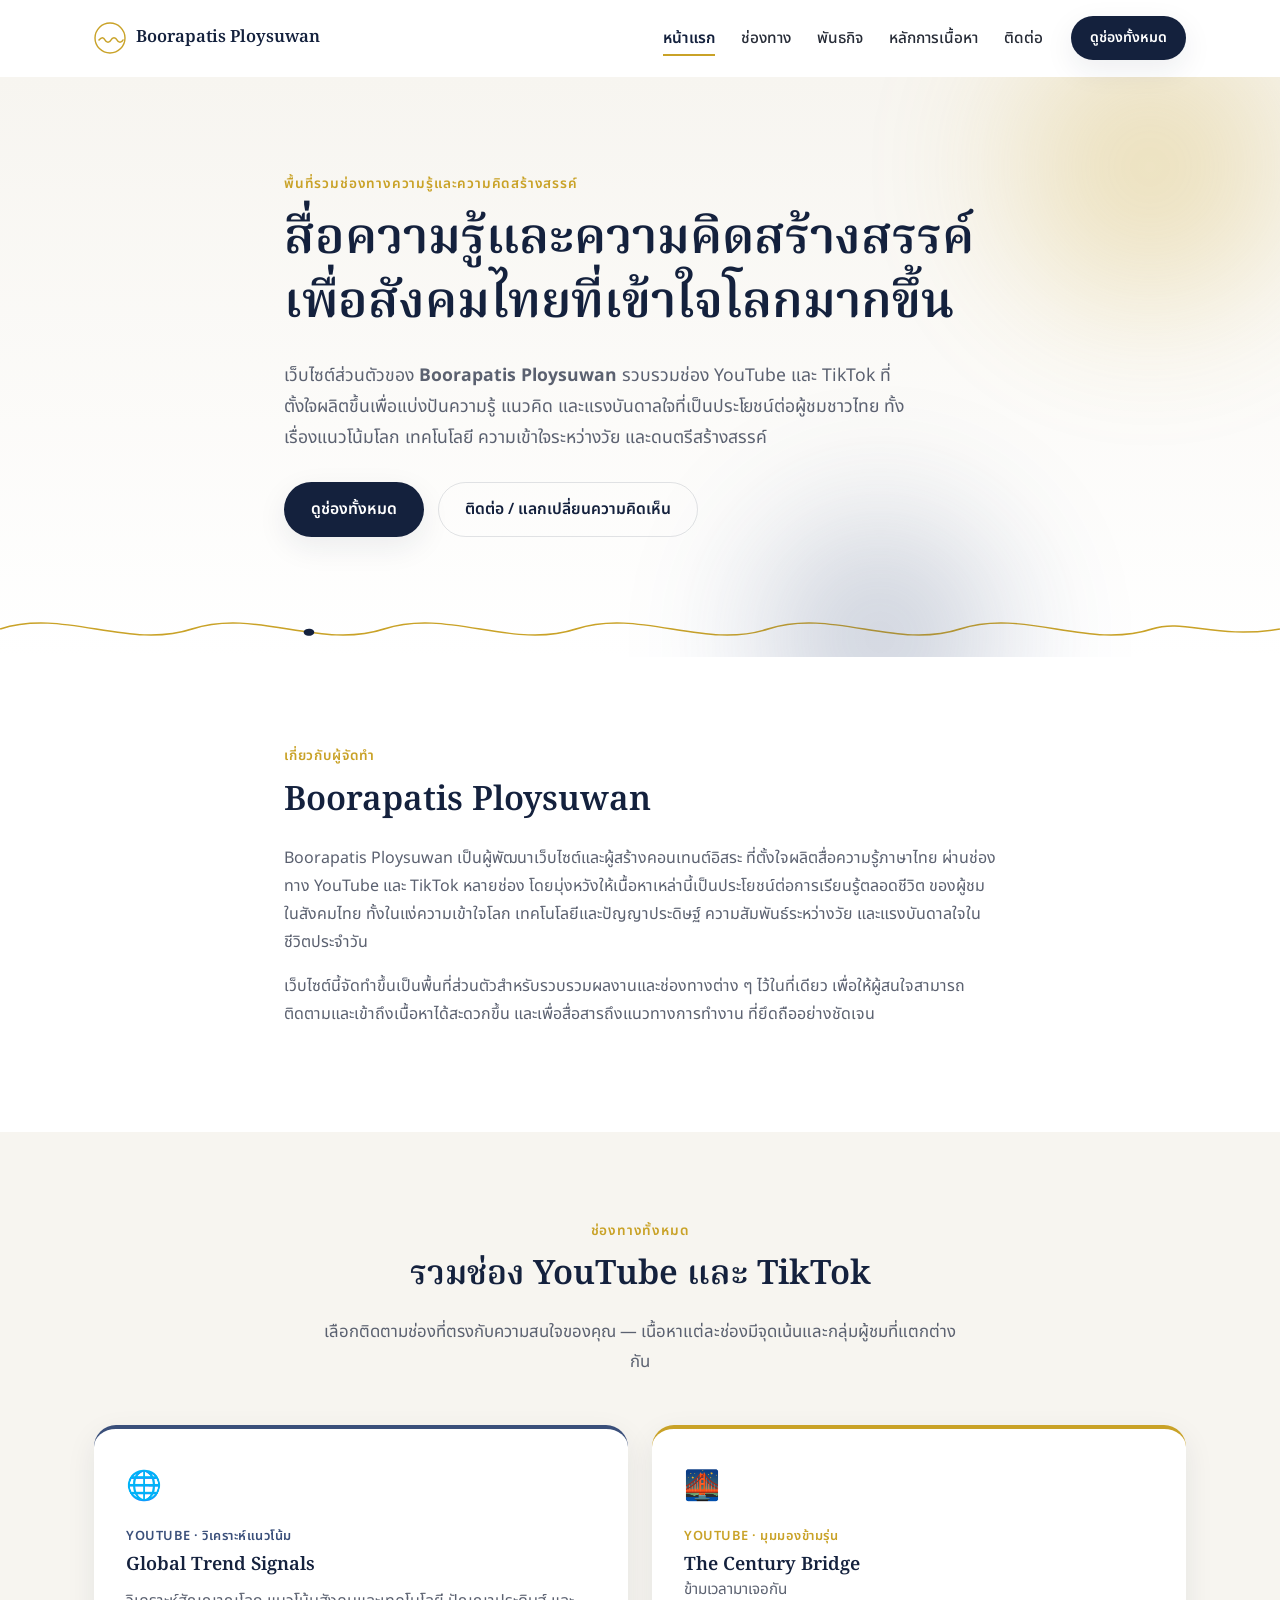
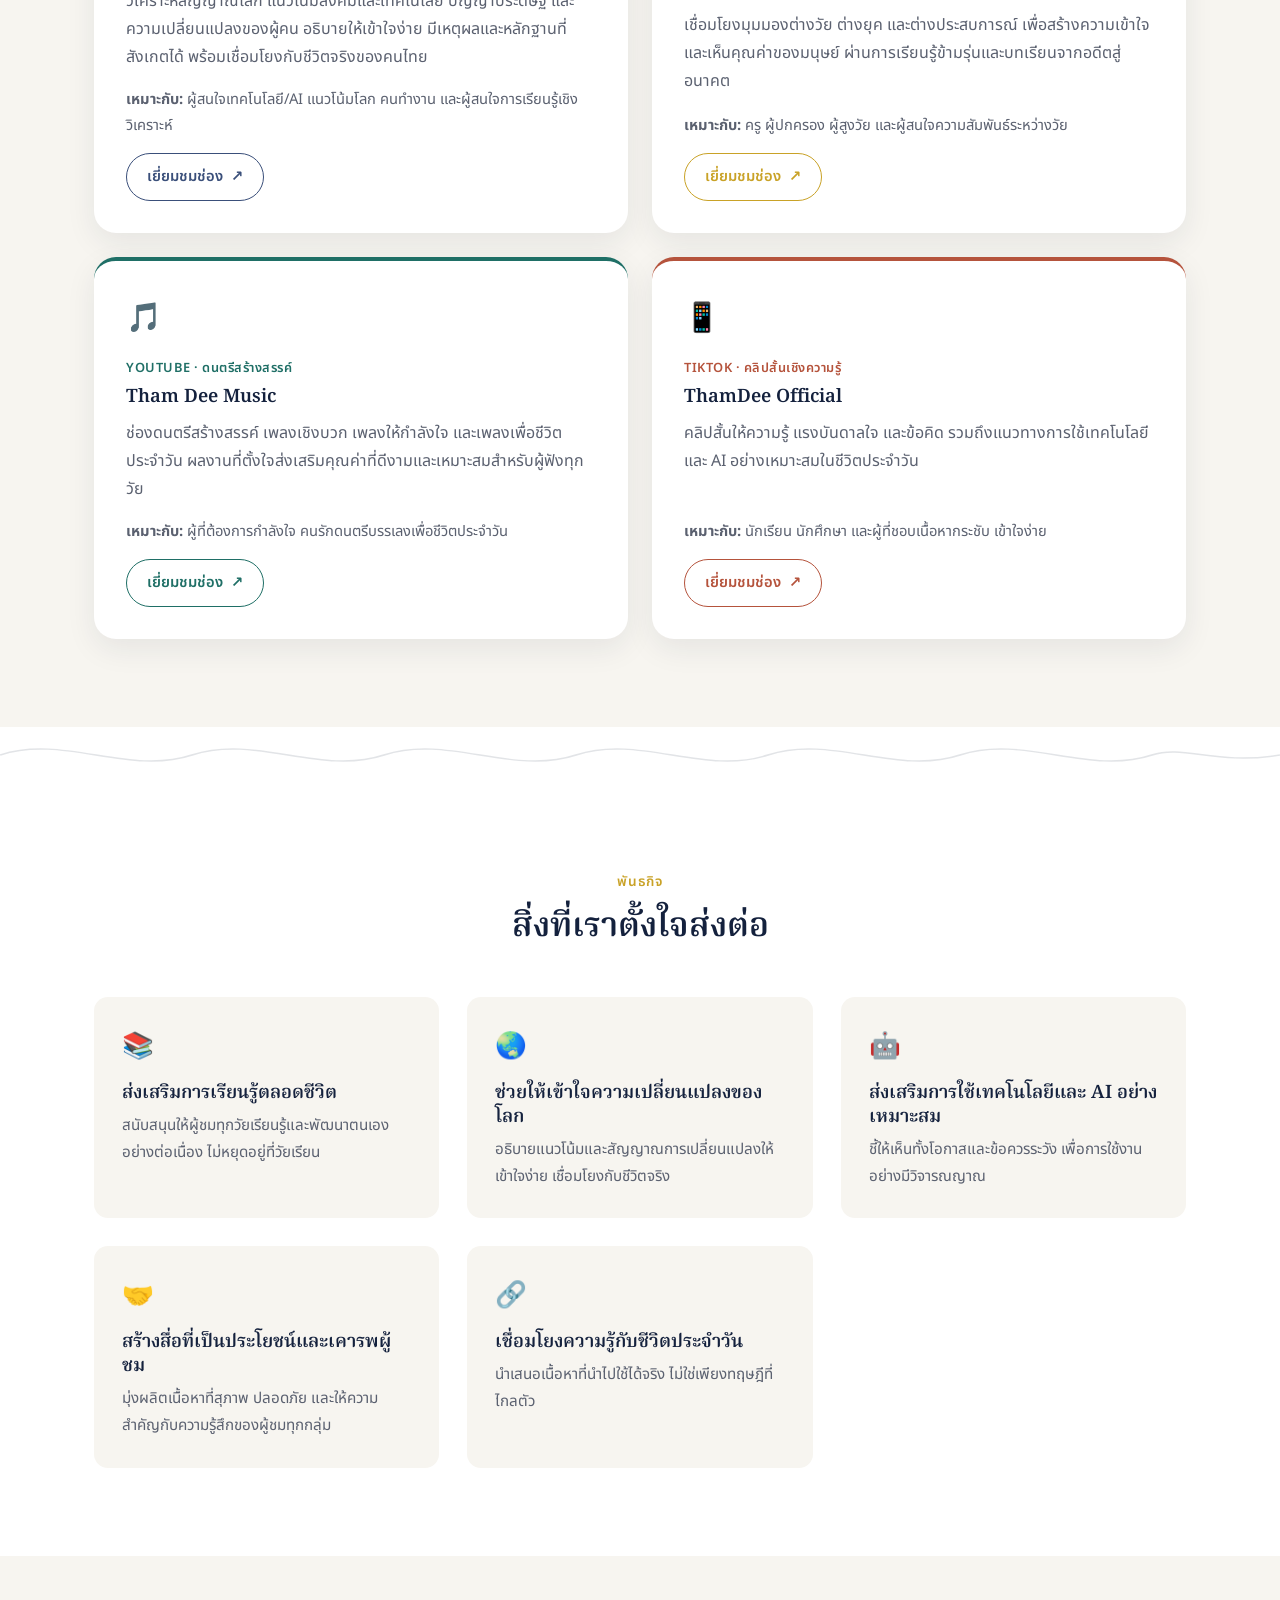
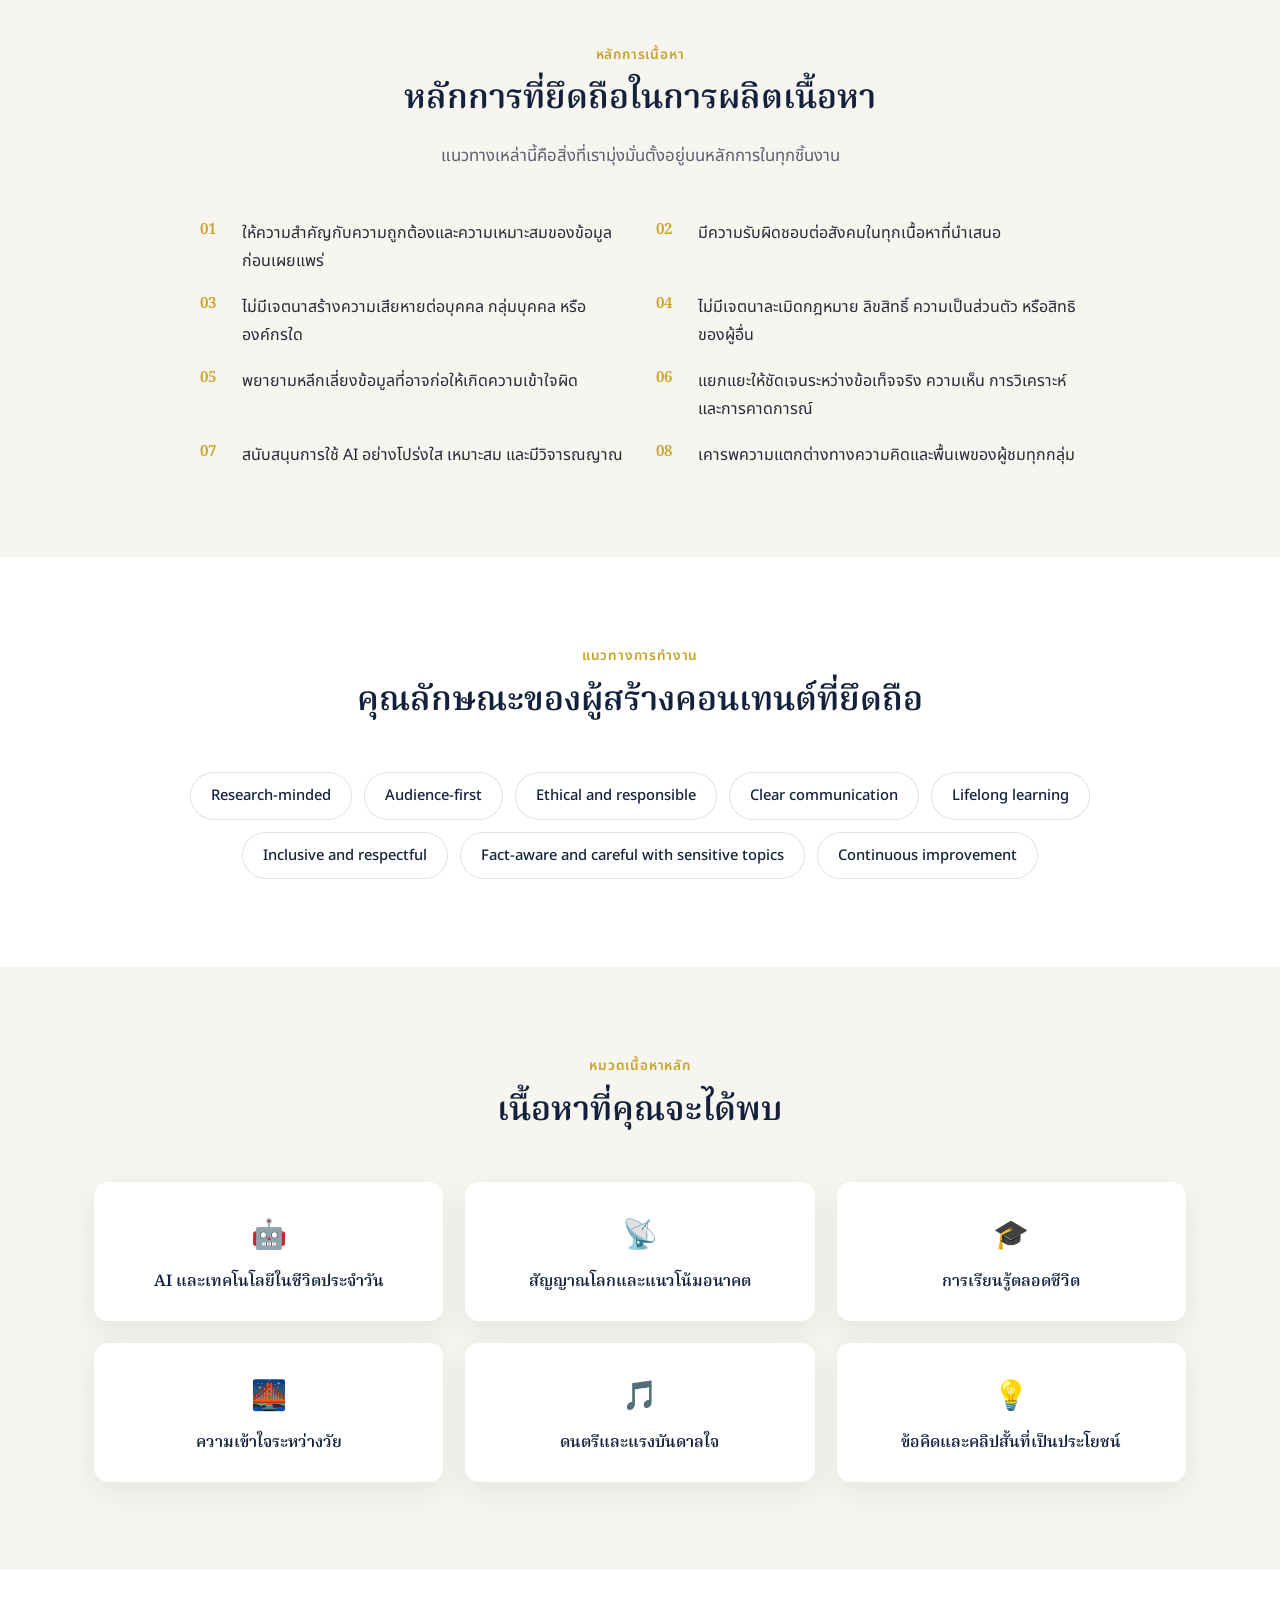
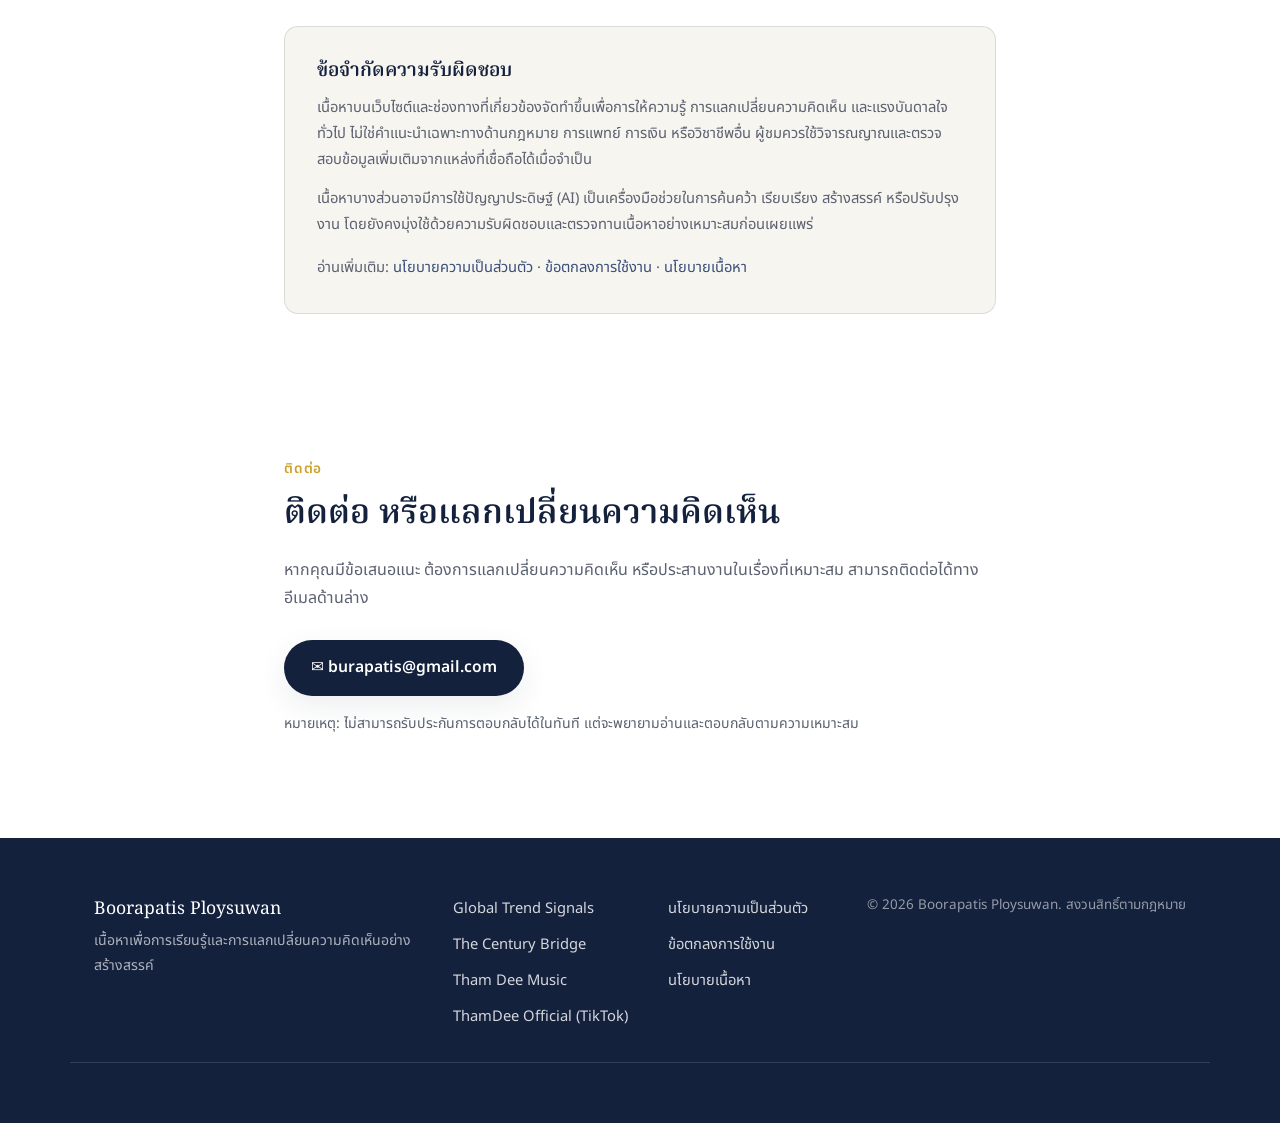
==== index.html @ bd5a1473 "Add files via upload" ====
<!DOCTYPE html>
<html lang="th">
<head>
  <meta charset="UTF-8" />
  <meta name="viewport" content="width=device-width, initial-scale=1.0" />

  <!-- ===== SEO: Title & Description ===== -->
  <title>Boorapatis Ploysuwan | สื่อความรู้และความคิดสร้างสรรค์เพื่อสังคมไทย</title>
  <meta name="description" content="เว็บไซต์ส่วนตัวของ Boorapatis Ploysuwan ผู้สร้างคอนเทนต์ความรู้ภาษาไทย รวมช่อง Global Trend Signals, The Century Bridge, Tham Dee Music และ TikTok ThamDee Official เพื่อการเรียนรู้ตลอดชีวิต ความเข้าใจโลก เทคโนโลยี และแรงบันดาลใจในชีวิตประจำวัน" />
  <meta name="author" content="Boorapatis Ploysuwan" />
  <meta name="robots" content="index, follow" />
  <link rel="canonical" href="https://example.com/" />

  <!-- ===== Open Graph ===== -->
  <meta property="og:type" content="website" />
  <meta property="og:title" content="Boorapatis Ploysuwan | สื่อความรู้และความคิดสร้างสรรค์เพื่อสังคมไทย" />
  <meta property="og:description" content="รวมช่อง YouTube และ TikTok ด้านความรู้ แนวโน้มโลก เทคโนโลยี การเรียนรู้ตลอดชีวิต และดนตรีสร้างสรรค์ เพื่อสังคมไทย" />
  <meta property="og:url" content="https://example.com/" />
  <meta property="og:site_name" content="Boorapatis Ploysuwan" />
  <meta property="og:locale" content="th_TH" />
  <meta property="og:image" content="https://example.com/assets/og-cover.jpg" />

  <!-- ===== Twitter Card ===== -->
  <meta name="twitter:card" content="summary_large_image" />
  <meta name="twitter:title" content="Boorapatis Ploysuwan | สื่อความรู้และความคิดสร้างสรรค์เพื่อสังคมไทย" />
  <meta name="twitter:description" content="รวมช่อง YouTube และ TikTok ด้านความรู้ แนวโน้มโลก เทคโนโลยี การเรียนรู้ตลอดชีวิต และดนตรีสร้างสรรค์" />
  <meta name="twitter:image" content="https://example.com/assets/og-cover.jpg" />

  <!-- ===== Favicon (placeholder SVG, replace with real logo later) ===== -->
  <link rel="icon" type="image/svg+xml" href="assets/favicon.svg" />

  <!-- ===== Fonts: Noto Serif Thai (display) + Noto Sans Thai (body) ===== -->
  <link rel="preconnect" href="https://fonts.googleapis.com" />
  <link rel="preconnect" href="https://fonts.gstatic.com" crossorigin />
  <link href="https://fonts.googleapis.com/css2?family=Noto+Sans+Thai:wght@300;400;500;600;700&family=Noto+Serif+Thai:wght@500;600;700&display=swap" rel="stylesheet" />

  <link rel="stylesheet" href="styles.css" />

  <!-- ===== Structured Data: Person + WebSite ===== -->
  <script type="application/ld+json">
  {
    "@context": "https://schema.org",
    "@graph": [
      {
        "@type": "Person",
        "name": "Boorapatis Ploysuwan",
        "url": "https://example.com/",
        "email": "mailto:burapatis@gmail.com",
        "sameAs": [
          "https://www.youtube.com/@globaltrendsignals",
          "https://www.youtube.com/@TheCenturyBridge%E0%B8%82%E0%B9%89%E0%B8%B2%E0%B8%A1%E0%B9%80%E0%B8%A7%E0%B8%A5%E0%B8%B2%E0%B8%A1%E0%B8%B2%E0%B9%80%E0%B8%88%E0%B8%AD%E0%B8%81%E0%B8%B1%E0%B8%99",
          "https://www.youtube.com/@ThamDeeMusic",
          "https://www.tiktok.com/@thamdee_official"
        ]
      },
      {
        "@type": "WebSite",
        "name": "Boorapatis Ploysuwan",
        "url": "https://example.com/",
        "inLanguage": "th",
        "description": "พื้นที่รวมช่องทางความรู้ แนวคิด และสื่อสร้างสรรค์ เพื่อช่วยให้คนไทยเข้าใจโลก เข้าใจเทคโนโลยี เข้าใจชีวิต และใช้การเรียนรู้เพื่อพัฒนาตนเองอย่างเหมาะสม"
      }
    ]
  }
  </script>
</head>
<body>

  <a class="skip-link" href="#main">ข้ามไปยังเนื้อหาหลัก</a>

  <!-- ===================== HEADER / NAV ===================== -->
  <header class="site-header" id="siteHeader">
    <div class="header-inner container">
      <a href="#top" class="logo" aria-label="Boorapatis Ploysuwan, หน้าแรก">
        <span class="logo-mark" aria-hidden="true">
          <svg viewBox="0 0 32 32" width="32" height="32" fill="none" xmlns="http://www.w3.org/2000/svg">
            <circle cx="16" cy="16" r="15" stroke="currentColor" stroke-width="1.4"/>
            <path d="M5 18c2.5-3 4.5-3 6 0s4.5 3 6 0 4.5-3 6 0 4.5 3 6 0" stroke="currentColor" stroke-width="1.6" stroke-linecap="round" fill="none"/>
          </svg>
        </span>
        <span class="logo-text">Boorapatis&nbsp;Ploysuwan</span>
      </a>

      <nav class="main-nav" id="mainNav" aria-label="เมนูหลัก">
        <ul>
          <li><a href="#top" class="nav-link is-active">หน้าแรก</a></li>
          <li><a href="#channels" class="nav-link">ช่องทาง</a></li>
          <li><a href="#mission" class="nav-link">พันธกิจ</a></li>
          <li><a href="#principles" class="nav-link">หลักการเนื้อหา</a></li>
          <li><a href="#contact" class="nav-link">ติดต่อ</a></li>
        </ul>
        <a href="#channels" class="btn btn-primary btn-small nav-cta">ดูช่องทั้งหมด</a>
      </nav>

      <button class="menu-toggle" id="menuToggle" aria-label="เปิดเมนู" aria-expanded="false" aria-controls="mainNav">
        <span></span><span></span><span></span>
      </button>
    </div>
  </header>

  <main id="main">

    <!-- ===================== HERO ===================== -->
    <section class="hero" id="top">
      <div class="hero-bg" aria-hidden="true">
        <span class="blob blob-1"></span>
        <span class="blob blob-2"></span>
      </div>

      <div class="container hero-inner">
        <p class="eyebrow">พื้นที่รวมช่องทางความรู้และความคิดสร้างสรรค์</p>
        <h1 class="hero-title">สื่อความรู้และความคิดสร้างสรรค์<br />เพื่อสังคมไทยที่เข้าใจโลกมากขึ้น</h1>
        <p class="hero-lead">
          เว็บไซต์ส่วนตัวของ <strong>Boorapatis Ploysuwan</strong> รวบรวมช่อง YouTube และ TikTok
          ที่ตั้งใจผลิตขึ้นเพื่อแบ่งปันความรู้ แนวคิด และแรงบันดาลใจที่เป็นประโยชน์ต่อผู้ชมชาวไทย
          ทั้งเรื่องแนวโน้มโลก เทคโนโลยี ความเข้าใจระหว่างวัย และดนตรีสร้างสรรค์
        </p>
        <div class="hero-actions">
          <a href="#channels" class="btn btn-primary">ดูช่องทั้งหมด</a>
          <a href="#contact" class="btn btn-ghost">ติดต่อ / แลกเปลี่ยนความคิดเห็น</a>
        </div>
      </div>

      <div class="signal-divider" aria-hidden="true">
        <svg class="signal-svg" viewBox="0 0 1200 80" preserveAspectRatio="none" xmlns="http://www.w3.org/2000/svg">
          <path id="signalPath" d="M0,40 C60,10 120,70 180,40 C240,10 300,70 360,40 C420,10 480,70 540,40 C600,10 660,70 720,40 C780,10 840,70 900,40 C960,10 1020,70 1080,40 C1110,25 1140,55 1200,40" fill="none" stroke="currentColor" stroke-width="2"/>
          <circle class="signal-dot" r="5" fill="currentColor">
            <animateMotion dur="8s" repeatCount="indefinite" rotate="auto">
              <mpath href="#signalPath"></mpath>
            </animateMotion>
          </circle>
        </svg>
      </div>
    </section>

    <!-- ===================== ABOUT ===================== -->
    <section class="section about" id="about">
      <div class="container narrow reveal">
        <p class="eyebrow">เกี่ยวกับผู้จัดทำ</p>
        <h2>Boorapatis Ploysuwan</h2>
        <p>
          Boorapatis Ploysuwan เป็นผู้พัฒนาเว็บไซต์และผู้สร้างคอนเทนต์อิสระ ที่ตั้งใจผลิตสื่อความรู้ภาษาไทย
          ผ่านช่องทาง YouTube และ TikTok หลายช่อง โดยมุ่งหวังให้เนื้อหาเหล่านี้เป็นประโยชน์ต่อการเรียนรู้ตลอดชีวิต
          ของผู้ชมในสังคมไทย ทั้งในแง่ความเข้าใจโลก เทคโนโลยีและปัญญาประดิษฐ์ ความสัมพันธ์ระหว่างวัย
          และแรงบันดาลใจในชีวิตประจำวัน
        </p>
        <p>
          เว็บไซต์นี้จัดทำขึ้นเป็นพื้นที่ส่วนตัวสำหรับรวบรวมผลงานและช่องทางต่าง ๆ ไว้ในที่เดียว
          เพื่อให้ผู้สนใจสามารถติดตามและเข้าถึงเนื้อหาได้สะดวกขึ้น และเพื่อสื่อสารถึงแนวทางการทำงาน
          ที่ยึดถืออย่างชัดเจน
        </p>
      </div>
    </section>

    <!-- ===================== CHANNELS ===================== -->
    <section class="section channels" id="channels">
      <div class="container">
        <div class="section-head reveal">
          <p class="eyebrow">ช่องทางทั้งหมด</p>
          <h2>รวมช่อง YouTube และ TikTok</h2>
          <p class="section-lead">เลือกติดตามช่องที่ตรงกับความสนใจของคุณ — เนื้อหาแต่ละช่องมีจุดเน้นและกลุ่มผู้ชมที่แตกต่างกัน</p>
        </div>

        <div class="channel-grid">

          <!-- Channel 1 -->
          <article class="channel-card" style="--accent: var(--color-channel-1)">
            <div class="channel-icon" aria-hidden="true">🌐</div>
            <p class="channel-type">YouTube · วิเคราะห์แนวโน้ม</p>
            <h3>Global Trend Signals</h3>
            <p class="channel-desc">
              วิเคราะห์สัญญาณโลก แนวโน้มสังคมและเทคโนโลยี ปัญญาประดิษฐ์ และความเปลี่ยนแปลงของผู้คน
              อธิบายให้เข้าใจง่าย มีเหตุผลและหลักฐานที่สังเกตได้ พร้อมเชื่อมโยงกับชีวิตจริงของคนไทย
            </p>
            <p class="channel-audience"><strong>เหมาะกับ:</strong> ผู้สนใจเทคโนโลยี/AI แนวโน้มโลก คนทำงาน และผู้สนใจการเรียนรู้เชิงวิเคราะห์</p>
            <a href="https://www.youtube.com/@globaltrendsignals" class="btn btn-outline" target="_blank" rel="noopener noreferrer">
              เยี่ยมชมช่อง <span aria-hidden="true">↗</span>
            </a>
          </article>

          <!-- Channel 2 -->
          <article class="channel-card" style="--accent: var(--color-channel-2)">
            <div class="channel-icon" aria-hidden="true">🌉</div>
            <p class="channel-type">YouTube · มุมมองข้ามรุ่น</p>
            <h3>The Century Bridge<br /><span class="th-name">ข้ามเวลามาเจอกัน</span></h3>
            <p class="channel-desc">
              เชื่อมโยงมุมมองต่างวัย ต่างยุค และต่างประสบการณ์ เพื่อสร้างความเข้าใจและเห็นคุณค่าของมนุษย์
              ผ่านการเรียนรู้ข้ามรุ่นและบทเรียนจากอดีตสู่อนาคต
            </p>
            <p class="channel-audience"><strong>เหมาะกับ:</strong> ครู ผู้ปกครอง ผู้สูงวัย และผู้สนใจความสัมพันธ์ระหว่างวัย</p>
            <a href="https://www.youtube.com/@TheCenturyBridge%E0%B8%82%E0%B9%89%E0%B8%B2%E0%B8%A1%E0%B9%80%E0%B8%A7%E0%B8%A5%E0%B8%B2%E0%B8%A1%E0%B8%B2%E0%B9%80%E0%B8%88%E0%B8%AD%E0%B8%81%E0%B8%B1%E0%B8%99" class="btn btn-outline" target="_blank" rel="noopener noreferrer">
              เยี่ยมชมช่อง <span aria-hidden="true">↗</span>
            </a>
          </article>

          <!-- Channel 3 -->
          <article class="channel-card" style="--accent: var(--color-channel-3)">
            <div class="channel-icon" aria-hidden="true">🎵</div>
            <p class="channel-type">YouTube · ดนตรีสร้างสรรค์</p>
            <h3>Tham Dee Music</h3>
            <p class="channel-desc">
              ช่องดนตรีสร้างสรรค์ เพลงเชิงบวก เพลงให้กำลังใจ และเพลงเพื่อชีวิตประจำวัน
              ผลงานที่ตั้งใจส่งเสริมคุณค่าที่ดีงามและเหมาะสมสำหรับผู้ฟังทุกวัย
            </p>
            <p class="channel-audience"><strong>เหมาะกับ:</strong> ผู้ที่ต้องการกำลังใจ คนรักดนตรีบรรเลงเพื่อชีวิตประจำวัน</p>
            <a href="https://www.youtube.com/@ThamDeeMusic" class="btn btn-outline" target="_blank" rel="noopener noreferrer">
              เยี่ยมชมช่อง <span aria-hidden="true">↗</span>
            </a>
          </article>

          <!-- Channel 4: TikTok -->
          <article class="channel-card" style="--accent: var(--color-channel-4)">
            <div class="channel-icon" aria-hidden="true">📱</div>
            <p class="channel-type">TikTok · คลิปสั้นเชิงความรู้</p>
            <h3>ThamDee Official</h3>
            <p class="channel-desc">
              คลิปสั้นให้ความรู้ แรงบันดาลใจ และข้อคิด รวมถึงแนวทางการใช้เทคโนโลยีและ AI
              อย่างเหมาะสมในชีวิตประจำวัน
            </p>
            <p class="channel-audience"><strong>เหมาะกับ:</strong> นักเรียน นักศึกษา และผู้ที่ชอบเนื้อหากระชับ เข้าใจง่าย</p>
            <a href="https://www.tiktok.com/@thamdee_official" class="btn btn-outline" target="_blank" rel="noopener noreferrer">
              เยี่ยมชมช่อง <span aria-hidden="true">↗</span>
            </a>
          </article>

        </div>
      </div>
    </section>

    <div class="signal-divider signal-divider-alt" aria-hidden="true">
      <svg class="signal-svg" viewBox="0 0 1200 80" preserveAspectRatio="none" xmlns="http://www.w3.org/2000/svg">
        <path d="M0,40 C60,10 120,70 180,40 C240,10 300,70 360,40 C420,10 480,70 540,40 C600,10 660,70 720,40 C780,10 840,70 900,40 C960,10 1020,70 1080,40 C1110,25 1140,55 1200,40" fill="none" stroke="currentColor" stroke-width="2"/>
      </svg>
    </div>

    <!-- ===================== MISSION ===================== -->
    <section class="section mission" id="mission">
      <div class="container">
        <div class="section-head reveal">
          <p class="eyebrow">พันธกิจ</p>
          <h2>สิ่งที่เราตั้งใจส่งต่อ</h2>
        </div>
        <ul class="mission-grid">
          <li class="mission-item reveal">
            <span class="mission-icon" aria-hidden="true">📚</span>
            <h3>ส่งเสริมการเรียนรู้ตลอดชีวิต</h3>
            <p>สนับสนุนให้ผู้ชมทุกวัยเรียนรู้และพัฒนาตนเองอย่างต่อเนื่อง ไม่หยุดอยู่ที่วัยเรียน</p>
          </li>
          <li class="mission-item reveal">
            <span class="mission-icon" aria-hidden="true">🌏</span>
            <h3>ช่วยให้เข้าใจความเปลี่ยนแปลงของโลก</h3>
            <p>อธิบายแนวโน้มและสัญญาณการเปลี่ยนแปลงให้เข้าใจง่าย เชื่อมโยงกับชีวิตจริง</p>
          </li>
          <li class="mission-item reveal">
            <span class="mission-icon" aria-hidden="true">🤖</span>
            <h3>ส่งเสริมการใช้เทคโนโลยีและ AI อย่างเหมาะสม</h3>
            <p>ชี้ให้เห็นทั้งโอกาสและข้อควรระวัง เพื่อการใช้งานอย่างมีวิจารณญาณ</p>
          </li>
          <li class="mission-item reveal">
            <span class="mission-icon" aria-hidden="true">🤝</span>
            <h3>สร้างสื่อที่เป็นประโยชน์และเคารพผู้ชม</h3>
            <p>มุ่งผลิตเนื้อหาที่สุภาพ ปลอดภัย และให้ความสำคัญกับความรู้สึกของผู้ชมทุกกลุ่ม</p>
          </li>
          <li class="mission-item reveal">
            <span class="mission-icon" aria-hidden="true">🔗</span>
            <h3>เชื่อมโยงความรู้กับชีวิตประจำวัน</h3>
            <p>นำเสนอเนื้อหาที่นำไปใช้ได้จริง ไม่ใช่เพียงทฤษฎีที่ไกลตัว</p>
          </li>
        </ul>
      </div>
    </section>

    <!-- ===================== CONTENT PRINCIPLES ===================== -->
    <section class="section principles" id="principles">
      <div class="container">
        <div class="section-head reveal">
          <p class="eyebrow">หลักการเนื้อหา</p>
          <h2>หลักการที่ยึดถือในการผลิตเนื้อหา</h2>
          <p class="section-lead">แนวทางเหล่านี้คือสิ่งที่เรามุ่งมั่นตั้งอยู่บนหลักการในทุกชิ้นงาน</p>
        </div>

        <div class="principles-list reveal">
          <ol>
            <li>ให้ความสำคัญกับความถูกต้องและความเหมาะสมของข้อมูลก่อนเผยแพร่</li>
            <li>มีความรับผิดชอบต่อสังคมในทุกเนื้อหาที่นำเสนอ</li>
            <li>ไม่มีเจตนาสร้างความเสียหายต่อบุคคล กลุ่มบุคคล หรือองค์กรใด</li>
            <li>ไม่มีเจตนาละเมิดกฎหมาย ลิขสิทธิ์ ความเป็นส่วนตัว หรือสิทธิของผู้อื่น</li>
            <li>พยายามหลีกเลี่ยงข้อมูลที่อาจก่อให้เกิดความเข้าใจผิด</li>
            <li>แยกแยะให้ชัดเจนระหว่างข้อเท็จจริง ความเห็น การวิเคราะห์ และการคาดการณ์</li>
            <li>สนับสนุนการใช้ AI อย่างโปร่งใส เหมาะสม และมีวิจารณญาณ</li>
            <li>เคารพความแตกต่างทางความคิดและพื้นเพของผู้ชมทุกกลุ่ม</li>
          </ol>
        </div>
      </div>
    </section>

    <!-- ===================== PROFESSIONAL CREATOR QUALITIES ===================== -->
    <section class="section qualities">
      <div class="container">
        <div class="section-head reveal">
          <p class="eyebrow">แนวทางการทำงาน</p>
          <h2>คุณลักษณะของผู้สร้างคอนเทนต์ที่ยึดถือ</h2>
        </div>
        <ul class="badge-list reveal">
          <li class="badge">Research-minded</li>
          <li class="badge">Audience-first</li>
          <li class="badge">Ethical and responsible</li>
          <li class="badge">Clear communication</li>
          <li class="badge">Lifelong learning</li>
          <li class="badge">Inclusive and respectful</li>
          <li class="badge">Fact-aware and careful with sensitive topics</li>
          <li class="badge">Continuous improvement</li>
        </ul>
      </div>
    </section>

    <!-- ===================== FEATURED CONTENT / PILLARS ===================== -->
    <section class="section pillars" id="pillars">
      <div class="container">
        <div class="section-head reveal">
          <p class="eyebrow">หมวดเนื้อหาหลัก</p>
          <h2>เนื้อหาที่คุณจะได้พบ</h2>
        </div>
        <div class="pillars-grid">
          <div class="pillar-card reveal">
            <span class="pillar-icon" aria-hidden="true">🤖</span>
            <h3>AI และเทคโนโลยีในชีวิตประจำวัน</h3>
          </div>
          <div class="pillar-card reveal">
            <span class="pillar-icon" aria-hidden="true">📡</span>
            <h3>สัญญาณโลกและแนวโน้มอนาคต</h3>
          </div>
          <div class="pillar-card reveal">
            <span class="pillar-icon" aria-hidden="true">🎓</span>
            <h3>การเรียนรู้ตลอดชีวิต</h3>
          </div>
          <div class="pillar-card reveal">
            <span class="pillar-icon" aria-hidden="true">🌉</span>
            <h3>ความเข้าใจระหว่างวัย</h3>
          </div>
          <div class="pillar-card reveal">
            <span class="pillar-icon" aria-hidden="true">🎵</span>
            <h3>ดนตรีและแรงบันดาลใจ</h3>
          </div>
          <div class="pillar-card reveal">
            <span class="pillar-icon" aria-hidden="true">💡</span>
            <h3>ข้อคิดและคลิปสั้นที่เป็นประโยชน์</h3>
          </div>
        </div>
      </div>
    </section>

    <!-- ===================== DISCLAIMER ===================== -->
    <section class="section disclaimer-section">
      <div class="container narrow">
        <div class="disclaimer-box reveal">
          <h2 class="disclaimer-title">ข้อจำกัดความรับผิดชอบ</h2>
          <p>
            เนื้อหาบนเว็บไซต์และช่องทางที่เกี่ยวข้องจัดทำขึ้นเพื่อการให้ความรู้ การแลกเปลี่ยนความคิดเห็น
            และแรงบันดาลใจทั่วไป ไม่ใช่คำแนะนำเฉพาะทางด้านกฎหมาย การแพทย์ การเงิน หรือวิชาชีพอื่น
            ผู้ชมควรใช้วิจารณญาณและตรวจสอบข้อมูลเพิ่มเติมจากแหล่งที่เชื่อถือได้เมื่อจำเป็น
          </p>
          <p>
            เนื้อหาบางส่วนอาจมีการใช้ปัญญาประดิษฐ์ (AI) เป็นเครื่องมือช่วยในการค้นคว้า เรียบเรียง สร้างสรรค์
            หรือปรับปรุงงาน โดยยังคงมุ่งใช้ด้วยความรับผิดชอบและตรวจทานเนื้อหาอย่างเหมาะสมก่อนเผยแพร่
          </p>
          <p class="legal-footer-links">
            อ่านเพิ่มเติม:
            <a href="privacy.html">นโยบายความเป็นส่วนตัว</a> ·
            <a href="terms.html">ข้อตกลงการใช้งาน</a> ·
            <a href="content-policy.html">นโยบายเนื้อหา</a>
          </p>
        </div>
      </div>
    </section>

    <!-- ===================== CONTACT ===================== -->
    <section class="section contact" id="contact">
      <div class="container narrow reveal">
        <p class="eyebrow">ติดต่อ</p>
        <h2>ติดต่อ หรือแลกเปลี่ยนความคิดเห็น</h2>
        <p>
          หากคุณมีข้อเสนอแนะ ต้องการแลกเปลี่ยนความคิดเห็น หรือประสานงานในเรื่องที่เหมาะสม
          สามารถติดต่อได้ทางอีเมลด้านล่าง
        </p>
        <a href="mailto:burapatis@gmail.com" class="btn btn-primary contact-email">
          ✉️ burapatis@gmail.com
        </a>
        <p class="contact-note">หมายเหตุ: ไม่สามารถรับประกันการตอบกลับได้ในทันที แต่จะพยายามอ่านและตอบกลับตามความเหมาะสม</p>
      </div>
    </section>

  </main>

  <!-- ===================== FOOTER ===================== -->
  <footer class="site-footer">
    <div class="container footer-inner">
      <div class="footer-brand">
        <p class="footer-name">Boorapatis Ploysuwan</p>
        <p class="footer-tagline">เนื้อหาเพื่อการเรียนรู้และการแลกเปลี่ยนความคิดเห็นอย่างสร้างสรรค์</p>
      </div>

      <ul class="footer-links">
        <li><a href="https://www.youtube.com/@globaltrendsignals" target="_blank" rel="noopener noreferrer">Global Trend Signals</a></li>
        <li><a href="https://www.youtube.com/@TheCenturyBridge%E0%B8%82%E0%B9%89%E0%B8%B2%E0%B8%A1%E0%B9%80%E0%B8%A7%E0%B8%A5%E0%B8%B2%E0%B8%A1%E0%B8%B2%E0%B9%80%E0%B8%88%E0%B8%AD%E0%B8%81%E0%B8%B1%E0%B8%99" target="_blank" rel="noopener noreferrer">The Century Bridge</a></li>
        <li><a href="https://www.youtube.com/@ThamDeeMusic" target="_blank" rel="noopener noreferrer">Tham Dee Music</a></li>
        <li><a href="https://www.tiktok.com/@thamdee_official" target="_blank" rel="noopener noreferrer">ThamDee Official (TikTok)</a></li>
      </ul>

      <ul class="footer-links footer-legal">
        <li><a href="privacy.html">นโยบายความเป็นส่วนตัว</a></li>
        <li><a href="terms.html">ข้อตกลงการใช้งาน</a></li>
        <li><a href="content-policy.html">นโยบายเนื้อหา</a></li>
      </ul>

      <p class="footer-copy">© <span id="year">2026</span> Boorapatis Ploysuwan. สงวนสิทธิ์ตามกฎหมาย</p>
    </div>
  </footer>

  <button id="backToTop" class="back-to-top" aria-label="กลับขึ้นด้านบน">↑</button>

  <script src="script.js"></script>
</body>
</html>
---- styles.css ----
/* =========================================================
   Boorapatis Ploysuwan — Stylesheet
   โทนสี: navy ink + indigo + warm gold + teal + terracotta
   ฟอนต์: Noto Serif Thai (display) + Noto Sans Thai (body)
   ========================================================= */

:root {
  /* ---- Color tokens ---- */
  --color-ink: #14213D;        /* navy หลัก: header, ข้อความเข้ม */
  --color-indigo: #3A4F7A;     /* รอง: ลิงก์, accent */
  --color-gold: #C9A227;       /* CTA / ไฮไลต์ */
  --color-paper: #F7F5F0;      /* พื้นหลังโทนอุ่น */
  --color-white: #FFFFFF;
  --color-text: #262B36;
  --color-text-soft: #5B6170;
  --color-border: rgba(20, 33, 61, 0.12);

  /* ---- Channel accent colors (encode content category) ---- */
  --color-channel-1: #3A4F7A;  /* Global Trend Signals: indigo = เทคโนโลยี/แนวโน้ม */
  --color-channel-2: #C9A227;  /* The Century Bridge: gold = อบอุ่น/ข้ามรุ่น */
  --color-channel-3: #1F6F66;  /* Tham Dee Music: teal = สร้างสรรค์ */
  --color-channel-4: #B5533C;  /* TikTok: terracotta = สั้น กระชับ มีพลัง */

  /* ---- Type ---- */
  --font-display: 'Noto Serif Thai', 'Times New Roman', serif;
  --font-body: 'Noto Sans Thai', system-ui, -apple-system, sans-serif;

  /* ---- Layout ---- */
  --container-w: 1140px;
  --radius-md: 14px;
  --radius-lg: 22px;
  --shadow-soft: 0 10px 30px rgba(20, 33, 61, 0.08);
  --shadow-hover: 0 16px 40px rgba(20, 33, 61, 0.14);
  --transition: 220ms ease;
}

/* ---------------------------------------------------------
   Reset & base
   --------------------------------------------------------- */
* { box-sizing: border-box; }
html { scroll-behavior: smooth; }

body {
  margin: 0;
  font-family: var(--font-body);
  color: var(--color-text);
  background: var(--color-white);
  line-height: 1.75;
  -webkit-font-smoothing: antialiased;
}

img, svg { max-width: 100%; display: block; }

h1, h2, h3 {
  font-family: var(--font-display);
  color: var(--color-ink);
  line-height: 1.3;
  margin: 0 0 0.6em;
}

h1 { font-size: clamp(2rem, 4.4vw, 3.1rem); font-weight: 600; }
h2 { font-size: clamp(1.5rem, 2.8vw, 2.1rem); font-weight: 600; }
h3 { font-size: 1.15rem; font-weight: 600; margin-bottom: 0.4em; }

p { margin: 0 0 1em; color: var(--color-text-soft); }

a { color: var(--color-indigo); text-decoration: none; }

ul, ol { margin: 0; padding: 0; }

.container {
  max-width: var(--container-w);
  margin: 0 auto;
  padding: 0 24px;
}
.container.narrow { max-width: 760px; }

.section { padding: 88px 0; }

.eyebrow {
  font-size: 0.85rem;
  font-weight: 600;
  letter-spacing: 0.06em;
  color: var(--color-gold);
  text-transform: uppercase;
  margin: 0 0 0.8em;
}

.section-head { max-width: 640px; margin: 0 auto 48px; text-align: center; }
.section-head.reveal, .container.narrow.reveal { text-align: left; }
.section .section-head { text-align: center; }
.section-lead { font-size: 1.05rem; }

.skip-link {
  position: absolute;
  left: -999px;
  top: 0;
  background: var(--color-ink);
  color: var(--color-white);
  padding: 10px 16px;
  z-index: 200;
}
.skip-link:focus { left: 12px; top: 12px; }

/* Visible focus state for accessibility */
a:focus-visible,
button:focus-visible {
  outline: 3px solid var(--color-gold);
  outline-offset: 2px;
}

/* ---------------------------------------------------------
   Buttons
   --------------------------------------------------------- */
.btn {
  display: inline-flex;
  align-items: center;
  gap: 8px;
  font-family: var(--font-body);
  font-weight: 600;
  font-size: 0.98rem;
  padding: 13px 26px;
  border-radius: 999px;
  border: 1.5px solid transparent;
  cursor: pointer;
  transition: transform var(--transition), box-shadow var(--transition), background var(--transition), color var(--transition);
}
.btn:hover { transform: translateY(-2px); }

.btn-primary {
  background: var(--color-ink);
  color: var(--color-white);
  box-shadow: var(--shadow-soft);
}
.btn-primary:hover { background: #1c2d52; box-shadow: var(--shadow-hover); }

.btn-ghost {
  background: transparent;
  color: var(--color-ink);
  border-color: var(--color-border);
}
.btn-ghost:hover { background: var(--color-paper); }

.btn-outline {
  background: transparent;
  color: var(--accent, var(--color-indigo));
  border-color: var(--accent, var(--color-indigo));
  font-size: 0.92rem;
  padding: 10px 20px;
}
.btn-outline:hover { background: var(--accent, var(--color-indigo)); color: var(--color-white); }

.btn-small { padding: 9px 18px; font-size: 0.88rem; }

/* ---------------------------------------------------------
   Header / Nav
   --------------------------------------------------------- */
.site-header {
  position: sticky;
  top: 0;
  z-index: 100;
  background: rgba(255, 255, 255, 0.92);
  backdrop-filter: blur(8px);
  border-bottom: 1px solid transparent;
  transition: border-color var(--transition), box-shadow var(--transition);
}
.site-header.is-scrolled {
  border-color: var(--color-border);
  box-shadow: 0 4px 18px rgba(20, 33, 61, 0.06);
}

.header-inner {
  display: flex;
  align-items: center;
  justify-content: space-between;
  height: 76px;
}

.logo {
  display: flex;
  align-items: center;
  gap: 10px;
  color: var(--color-ink);
}
.logo-mark { color: var(--color-gold); }
.logo-text {
  font-family: var(--font-display);
  font-weight: 600;
  font-size: 1.05rem;
}

.main-nav {
  display: flex;
  align-items: center;
  gap: 28px;
}
.main-nav ul {
  display: flex;
  gap: 26px;
  list-style: none;
}
.nav-link {
  color: var(--color-text);
  font-weight: 500;
  font-size: 0.96rem;
  position: relative;
  padding: 6px 0;
}
.nav-link::after {
  content: "";
  position: absolute;
  left: 0; right: 0; bottom: 0;
  height: 2px;
  background: var(--color-gold);
  transform: scaleX(0);
  transition: transform var(--transition);
}
.nav-link:hover::after,
.nav-link.is-active::after { transform: scaleX(1); }
.nav-link.is-active { color: var(--color-ink); font-weight: 600; }

.menu-toggle {
  display: none;
  flex-direction: column;
  justify-content: center;
  gap: 5px;
  width: 40px;
  height: 40px;
  background: none;
  border: none;
  cursor: pointer;
}
.menu-toggle span {
  display: block;
  height: 2px;
  background: var(--color-ink);
  border-radius: 2px;
  transition: transform var(--transition), opacity var(--transition);
}
.menu-toggle[aria-expanded="true"] span:nth-child(1) { transform: translateY(7px) rotate(45deg); }
.menu-toggle[aria-expanded="true"] span:nth-child(2) { opacity: 0; }
.menu-toggle[aria-expanded="true"] span:nth-child(3) { transform: translateY(-7px) rotate(-45deg); }

/* ---------------------------------------------------------
   Hero
   --------------------------------------------------------- */
.hero {
  position: relative;
  padding: 96px 0 0;
  overflow: hidden;
  background: linear-gradient(180deg, var(--color-paper) 0%, var(--color-white) 100%);
}
.hero-inner { position: relative; z-index: 2; max-width: 760px; padding-bottom: 64px; }

.hero-bg { position: absolute; inset: 0; z-index: 1; }
.blob {
  position: absolute;
  border-radius: 50%;
  filter: blur(60px);
  opacity: 0.35;
}
.blob-1 {
  width: 420px; height: 420px;
  background: radial-gradient(circle, var(--color-gold), transparent 70%);
  top: -120px; right: -80px;
}
.blob-2 {
  width: 360px; height: 360px;
  background: radial-gradient(circle, var(--color-indigo), transparent 70%);
  bottom: -160px; right: 220px;
}

.hero-title { margin-bottom: 0.5em; }
.hero-lead { font-size: 1.1rem; max-width: 620px; }
.hero-actions { display: flex; flex-wrap: wrap; gap: 14px; margin-top: 28px; }

/* Signal / waveform divider — signature element bridging
   "Global Trend Signals" (data signal) and "Tham Dee Music" (waveform) */
.signal-divider {
  position: relative;
  color: var(--color-gold);
  line-height: 0;
}
.signal-divider-alt { color: var(--color-border); }
.signal-svg { width: 100%; height: 56px; display: block; }
.signal-dot { color: var(--color-ink); }

@media (prefers-reduced-motion: reduce) {
  .signal-dot animateMotion { display: none; }
}

/* ---------------------------------------------------------
   About
   --------------------------------------------------------- */
.about { background: var(--color-white); }

/* ---------------------------------------------------------
   Channels
   --------------------------------------------------------- */
.channels { background: var(--color-paper); }

.channel-grid {
  display: grid;
  grid-template-columns: repeat(2, 1fr);
  gap: 24px;
}

.channel-card {
  background: var(--color-white);
  border-radius: var(--radius-lg);
  padding: 32px;
  border-top: 4px solid var(--accent);
  box-shadow: var(--shadow-soft);
  transition: transform var(--transition), box-shadow var(--transition);
  display: flex;
  flex-direction: column;
}
.channel-card:hover { transform: translateY(-4px); box-shadow: var(--shadow-hover); }

.channel-icon { font-size: 1.8rem; margin-bottom: 14px; }
.channel-type {
  font-size: 0.8rem;
  font-weight: 600;
  letter-spacing: 0.04em;
  text-transform: uppercase;
  color: var(--accent);
  margin-bottom: 6px;
}
.channel-card h3 { margin-bottom: 0.5em; }
.th-name { font-family: var(--font-body); font-weight: 400; font-size: 0.95rem; color: var(--color-text-soft); }
.channel-desc { flex-grow: 1; }
.channel-audience { font-size: 0.92rem; }
.channel-card .btn-outline { margin-top: auto; align-self: flex-start; }

/* ---------------------------------------------------------
   Mission
   --------------------------------------------------------- */
.mission-grid {
  display: grid;
  grid-template-columns: repeat(3, 1fr);
  gap: 28px;
  list-style: none;
}
.mission-item {
  background: var(--color-paper);
  border-radius: var(--radius-md);
  padding: 28px;
}
.mission-icon { font-size: 1.6rem; display: block; margin-bottom: 12px; }
.mission-item p { margin-bottom: 0; font-size: 0.95rem; }

/* ---------------------------------------------------------
   Content Principles
   --------------------------------------------------------- */
.principles { background: var(--color-paper); }
.principles-list ol {
  list-style: none;
  counter-reset: principle;
  display: grid;
  grid-template-columns: repeat(2, 1fr);
  gap: 18px 32px;
  max-width: 880px;
  margin: 0 auto;
}
.principles-list li {
  counter-increment: principle;
  position: relative;
  padding-left: 42px;
  color: var(--color-text);
  font-size: 1rem;
}
.principles-list li::before {
  content: counter(principle, decimal-leading-zero);
  position: absolute;
  left: 0; top: -2px;
  font-family: var(--font-display);
  font-weight: 600;
  color: var(--color-gold);
  font-size: 0.95rem;
}

/* ---------------------------------------------------------
   Qualities (badges)
   --------------------------------------------------------- */
.badge-list {
  display: flex;
  flex-wrap: wrap;
  gap: 12px;
  justify-content: center;
  list-style: none;
}
.badge {
  background: var(--color-white);
  border: 1.5px solid var(--color-border);
  border-radius: 999px;
  padding: 10px 20px;
  font-size: 0.92rem;
  font-weight: 500;
  color: var(--color-ink);
}

/* ---------------------------------------------------------
   Featured Content Pillars
   --------------------------------------------------------- */
.pillars { background: var(--color-paper); }
.pillars-grid {
  display: grid;
  grid-template-columns: repeat(3, 1fr);
  gap: 22px;
}
.pillar-card {
  background: var(--color-white);
  border-radius: var(--radius-md);
  padding: 28px 22px;
  text-align: center;
  box-shadow: var(--shadow-soft);
  transition: transform var(--transition);
}
.pillar-card:hover { transform: translateY(-3px); }
.pillar-icon { font-size: 1.8rem; display: block; margin-bottom: 12px; }
.pillar-card h3 { font-size: 1rem; margin-bottom: 0; }

/* ---------------------------------------------------------
   Disclaimer
   --------------------------------------------------------- */
.disclaimer-section { padding: 56px 0; }
.disclaimer-box {
  background: var(--color-paper);
  border: 1px solid var(--color-border);
  border-radius: var(--radius-md);
  padding: 32px;
}
.disclaimer-title { font-size: 1.2rem; }
.disclaimer-box p { font-size: 0.92rem; margin-bottom: 0.9em; }
.disclaimer-box p:last-child { margin-bottom: 0; }

/* ---------------------------------------------------------
   Contact
   --------------------------------------------------------- */
.contact { background: var(--color-white); text-align: left; }
.contact-email { margin: 12px 0 16px; }
.contact-note { font-size: 0.88rem; color: var(--color-text-soft); }

/* ---------------------------------------------------------
   Footer
   --------------------------------------------------------- */
.site-footer {
  background: var(--color-ink);
  color: rgba(255, 255, 255, 0.82);
  padding: 56px 0 36px;
}
.footer-inner {
  display: flex;
  flex-wrap: wrap;
  justify-content: space-between;
  gap: 32px;
  border-bottom: 1px solid rgba(255, 255, 255, 0.14);
  padding-bottom: 32px;
  margin-bottom: 24px;
}
.footer-name { font-family: var(--font-display); color: var(--color-white); font-size: 1.1rem; margin-bottom: 4px; }
.footer-tagline { font-size: 0.88rem; max-width: 320px; color: rgba(255, 255, 255, 0.65); margin-bottom: 0; }
.footer-links { list-style: none; display: flex; flex-direction: column; gap: 8px; }
.footer-links a { color: rgba(255, 255, 255, 0.82); font-size: 0.92rem; }
.footer-links a:hover { color: var(--color-gold); }
.footer-copy { font-size: 0.84rem; color: rgba(255, 255, 255, 0.55); text-align: center; margin: 0; }

/* ---------------------------------------------------------
   Back to top
   --------------------------------------------------------- */
.back-to-top {
  position: fixed;
  right: 22px;
  bottom: 22px;
  width: 46px;
  height: 46px;
  border-radius: 50%;
  background: var(--color-ink);
  color: var(--color-white);
  border: none;
  font-size: 1.2rem;
  cursor: pointer;
  box-shadow: var(--shadow-soft);
  opacity: 0;
  transform: translateY(12px);
  pointer-events: none;
  transition: opacity var(--transition), transform var(--transition), background var(--transition);
  z-index: 90;
}
.back-to-top.is-visible { opacity: 1; transform: translateY(0); pointer-events: auto; }
.back-to-top:hover { background: var(--color-indigo); }

/* ---------------------------------------------------------
   Scroll reveal
   --------------------------------------------------------- */
.reveal {
  opacity: 0;
  transform: translateY(18px);
  transition: opacity 600ms ease, transform 600ms ease;
}
.reveal.is-visible { opacity: 1; transform: translateY(0); }

@media (prefers-reduced-motion: reduce) {
  .reveal { opacity: 1; transform: none; transition: none; }
  html { scroll-behavior: auto; }
}

/* ---------------------------------------------------------
   Responsive
   --------------------------------------------------------- */
@media (max-width: 880px) {
  .channel-grid { grid-template-columns: 1fr; }
  .mission-grid { grid-template-columns: repeat(2, 1fr); }
  .pillars-grid { grid-template-columns: repeat(2, 1fr); }
  .principles-list ol { grid-template-columns: 1fr; }
}

/* ---------------------------------------------------------
   Sub-pages: privacy / terms / content-policy
   --------------------------------------------------------- */
.page-hero {
  padding: 56px 0 36px;
  background: linear-gradient(180deg, var(--color-paper) 0%, var(--color-white) 100%);
}
.breadcrumb { font-size: 0.88rem; margin-bottom: 18px; color: var(--color-text-soft); }
.breadcrumb a { font-weight: 500; }

.last-updated {
  display: inline-block;
  font-size: 0.85rem;
  color: var(--color-text-soft);
  background: var(--color-white);
  border: 1px solid var(--color-border);
  border-radius: 999px;
  padding: 6px 16px;
  margin-top: 6px;
}

.legal-content { padding: 8px 0 90px; }
.legal-content h2 { margin-top: 2.3em; scroll-margin-top: 100px; }
.legal-content > h2:first-child { margin-top: 0; }
.legal-content h3 { color: var(--color-ink); font-size: 1.02rem; margin-top: 1.4em; }
.legal-content ul,
.legal-content ol.legal-list { margin: 0 0 1.2em; padding-left: 1.5em; color: var(--color-text-soft); }
.legal-content li { margin-bottom: 0.55em; }
.legal-content p { margin-bottom: 1.1em; }
.legal-content strong { color: var(--color-ink); }

.toc {
  background: var(--color-paper);
  border: 1px solid var(--color-border);
  border-radius: var(--radius-md);
  padding: 26px 28px;
  margin: 8px 0 48px;
}
.toc-title { font-size: 0.98rem; margin-bottom: 0.9em; color: var(--color-ink); font-weight: 600; font-family: var(--font-body); }
.toc ol { list-style: none; counter-reset: toc; padding-left: 0; margin: 0; }
.toc li { margin-bottom: 0.55em; counter-increment: toc; }
.toc li::before { content: counter(toc) ". "; color: var(--color-gold); font-weight: 600; }
.toc a { color: var(--color-text); font-size: 0.95rem; }
.toc a:hover { color: var(--color-indigo); }

.legal-disclaimer-note {
  background: var(--color-paper);
  border-left: 4px solid var(--color-gold);
  border-radius: var(--radius-md);
  padding: 22px 26px;
  font-size: 0.92rem;
  margin-top: 48px;
}
.legal-disclaimer-note p:last-child { margin-bottom: 0; }

.legal-footer-links {
  font-size: 0.92rem;
  color: var(--color-text-soft);
  margin-top: 1.2em;
  margin-bottom: 0;
}

.footer-legal { min-width: 160px; }

@media (max-width: 760px) {
  .menu-toggle { display: flex; }

  .main-nav {
    position: absolute;
    top: 76px;
    left: 0; right: 0;
    background: var(--color-white);
    border-bottom: 1px solid var(--color-border);
    flex-direction: column;
    align-items: stretch;
    padding: 18px 24px 26px;
    gap: 18px;
    box-shadow: var(--shadow-soft);
    transform: translateY(-12px);
    opacity: 0;
    visibility: hidden;
    transition: opacity var(--transition), transform var(--transition), visibility var(--transition);
  }
  .main-nav.is-open {
    transform: translateY(0);
    opacity: 1;
    visibility: visible;
  }
  .main-nav ul { flex-direction: column; gap: 14px; }
  .nav-cta { align-self: flex-start; }

  .section { padding: 64px 0; }
  .mission-grid { grid-template-columns: 1fr; }
  .pillars-grid { grid-template-columns: 1fr; }
}
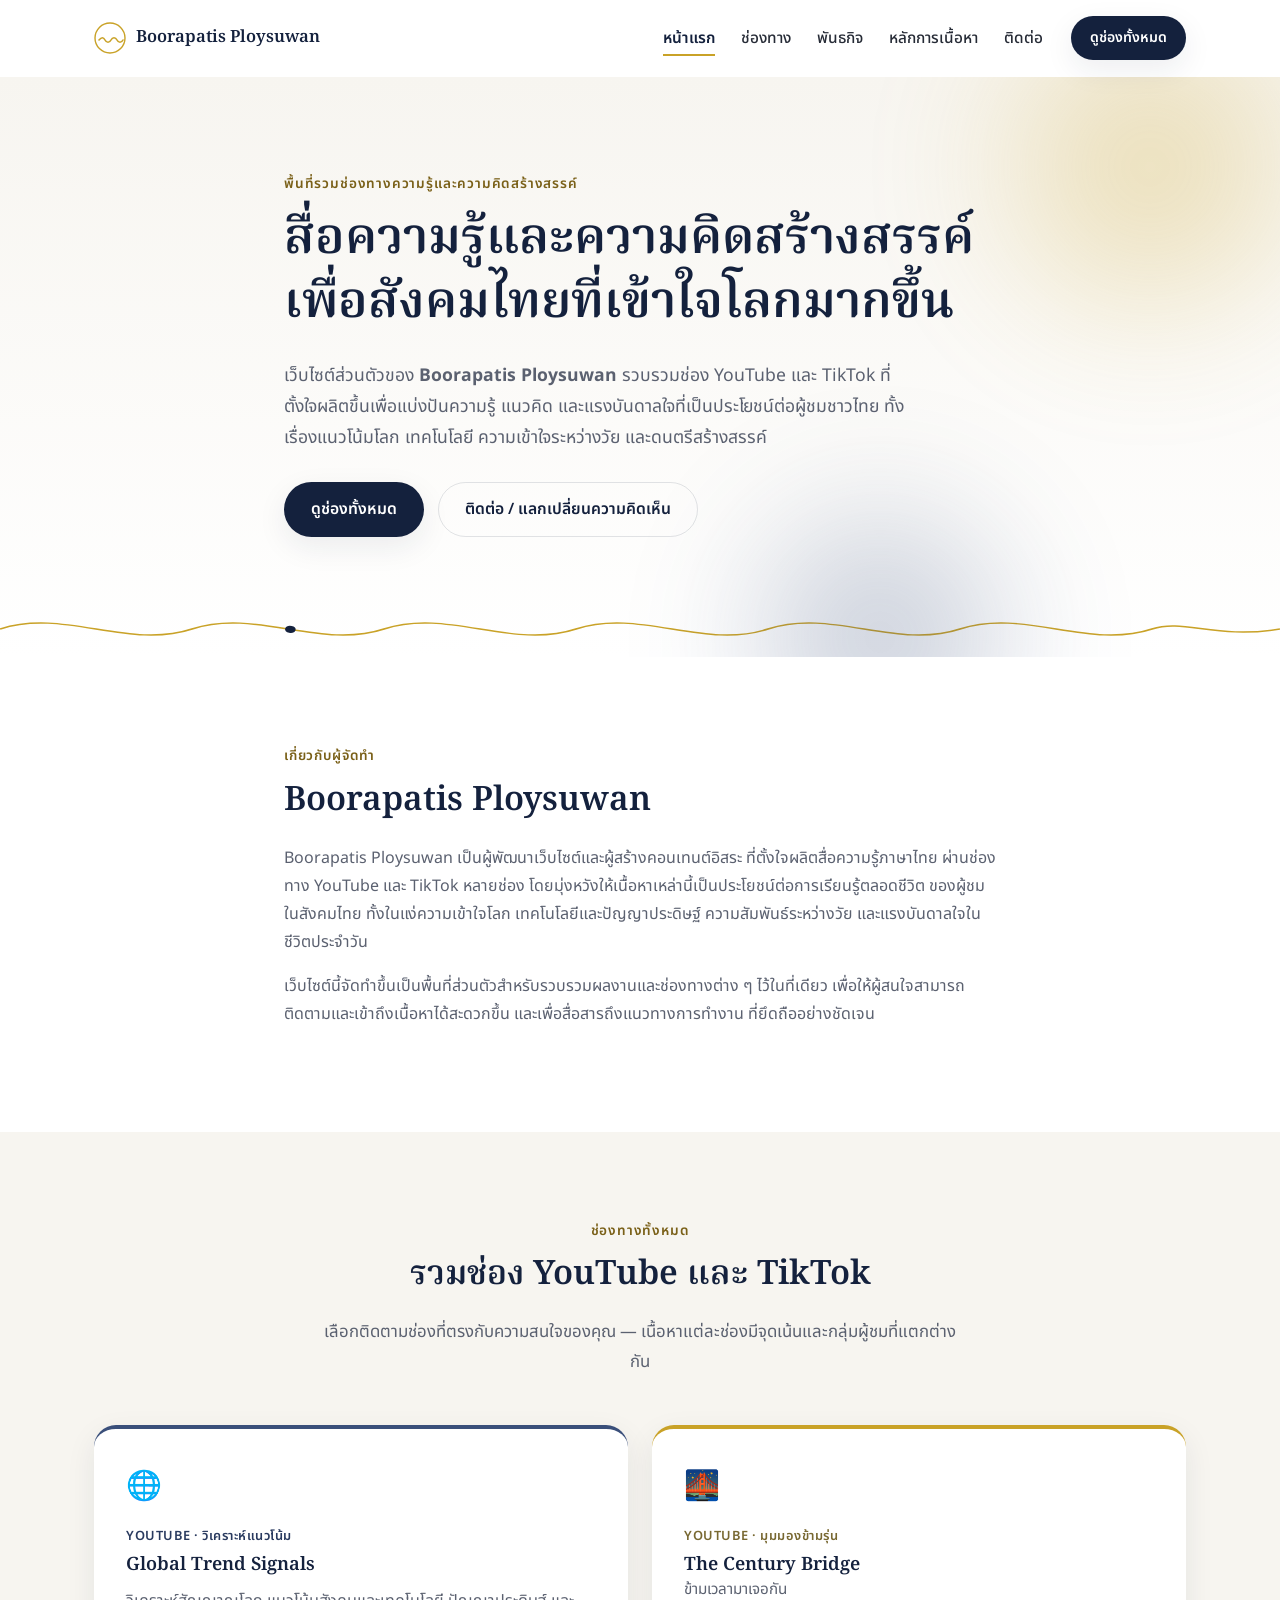
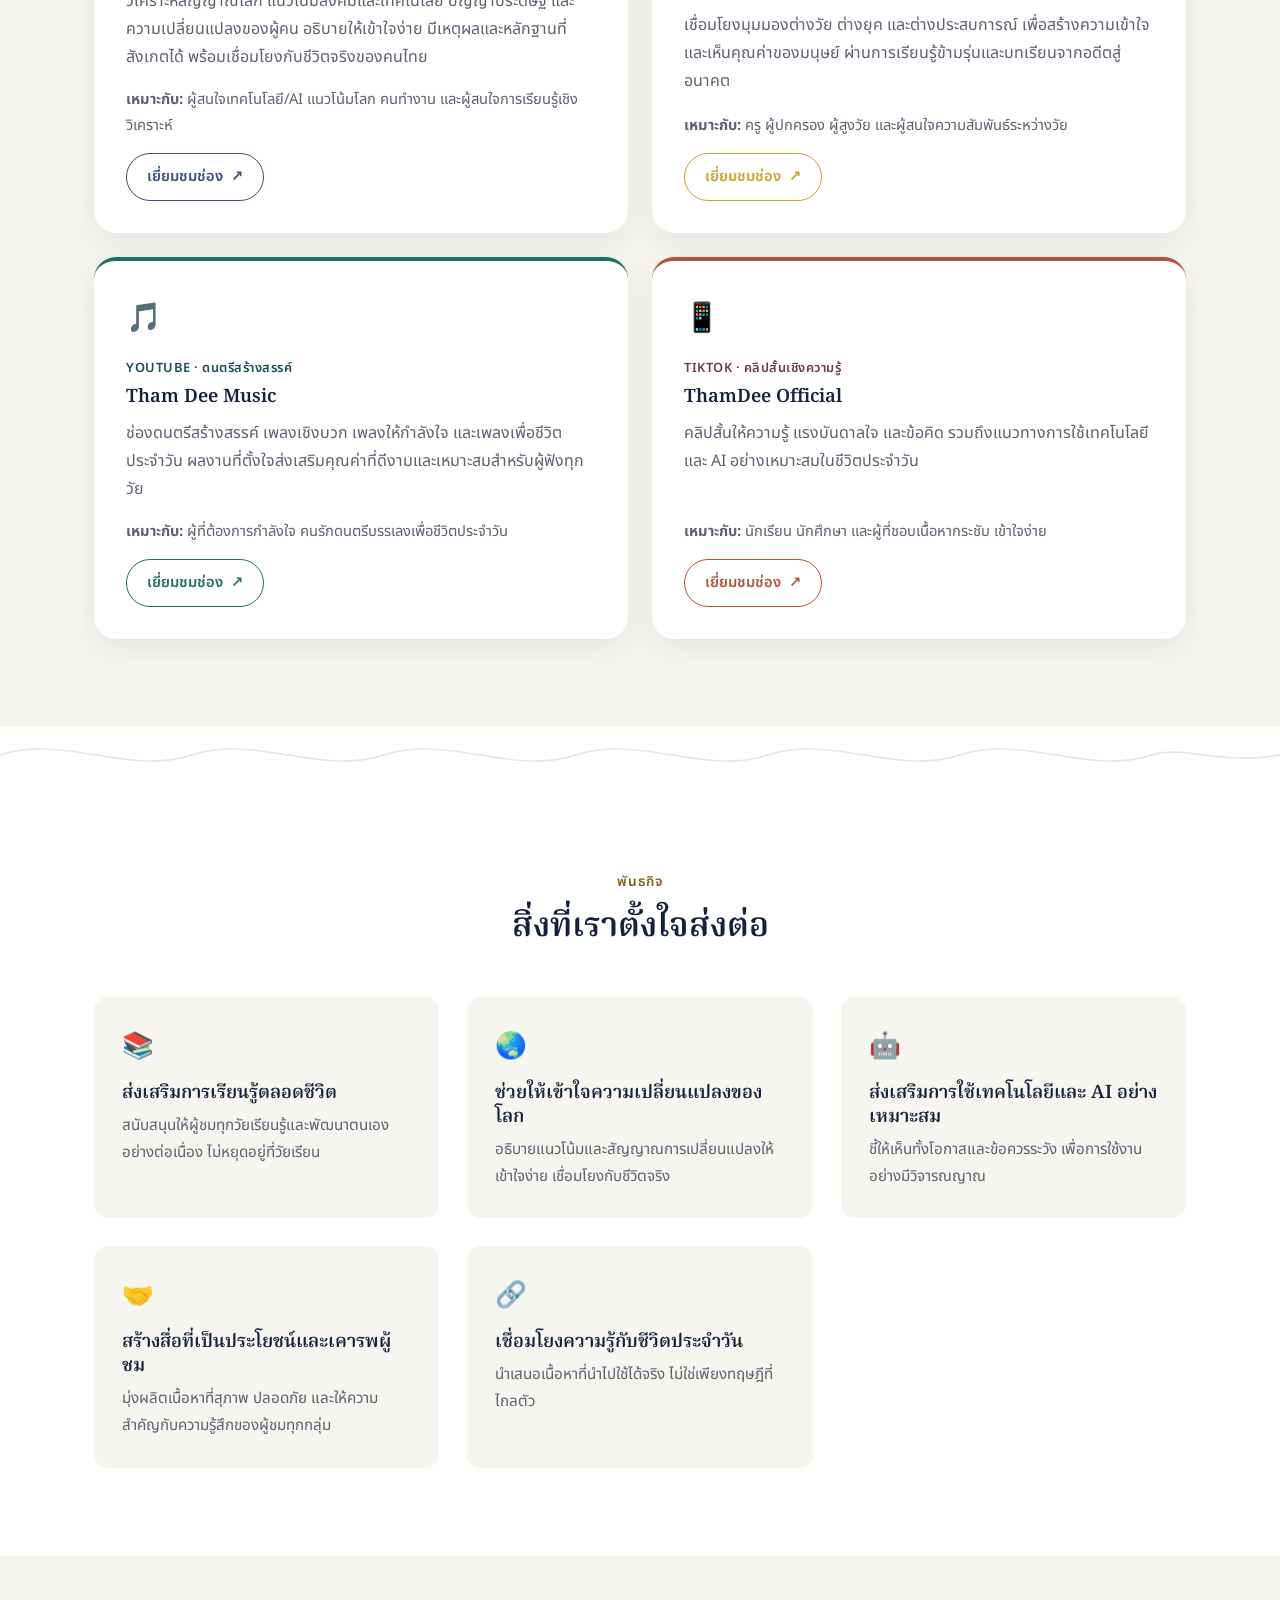
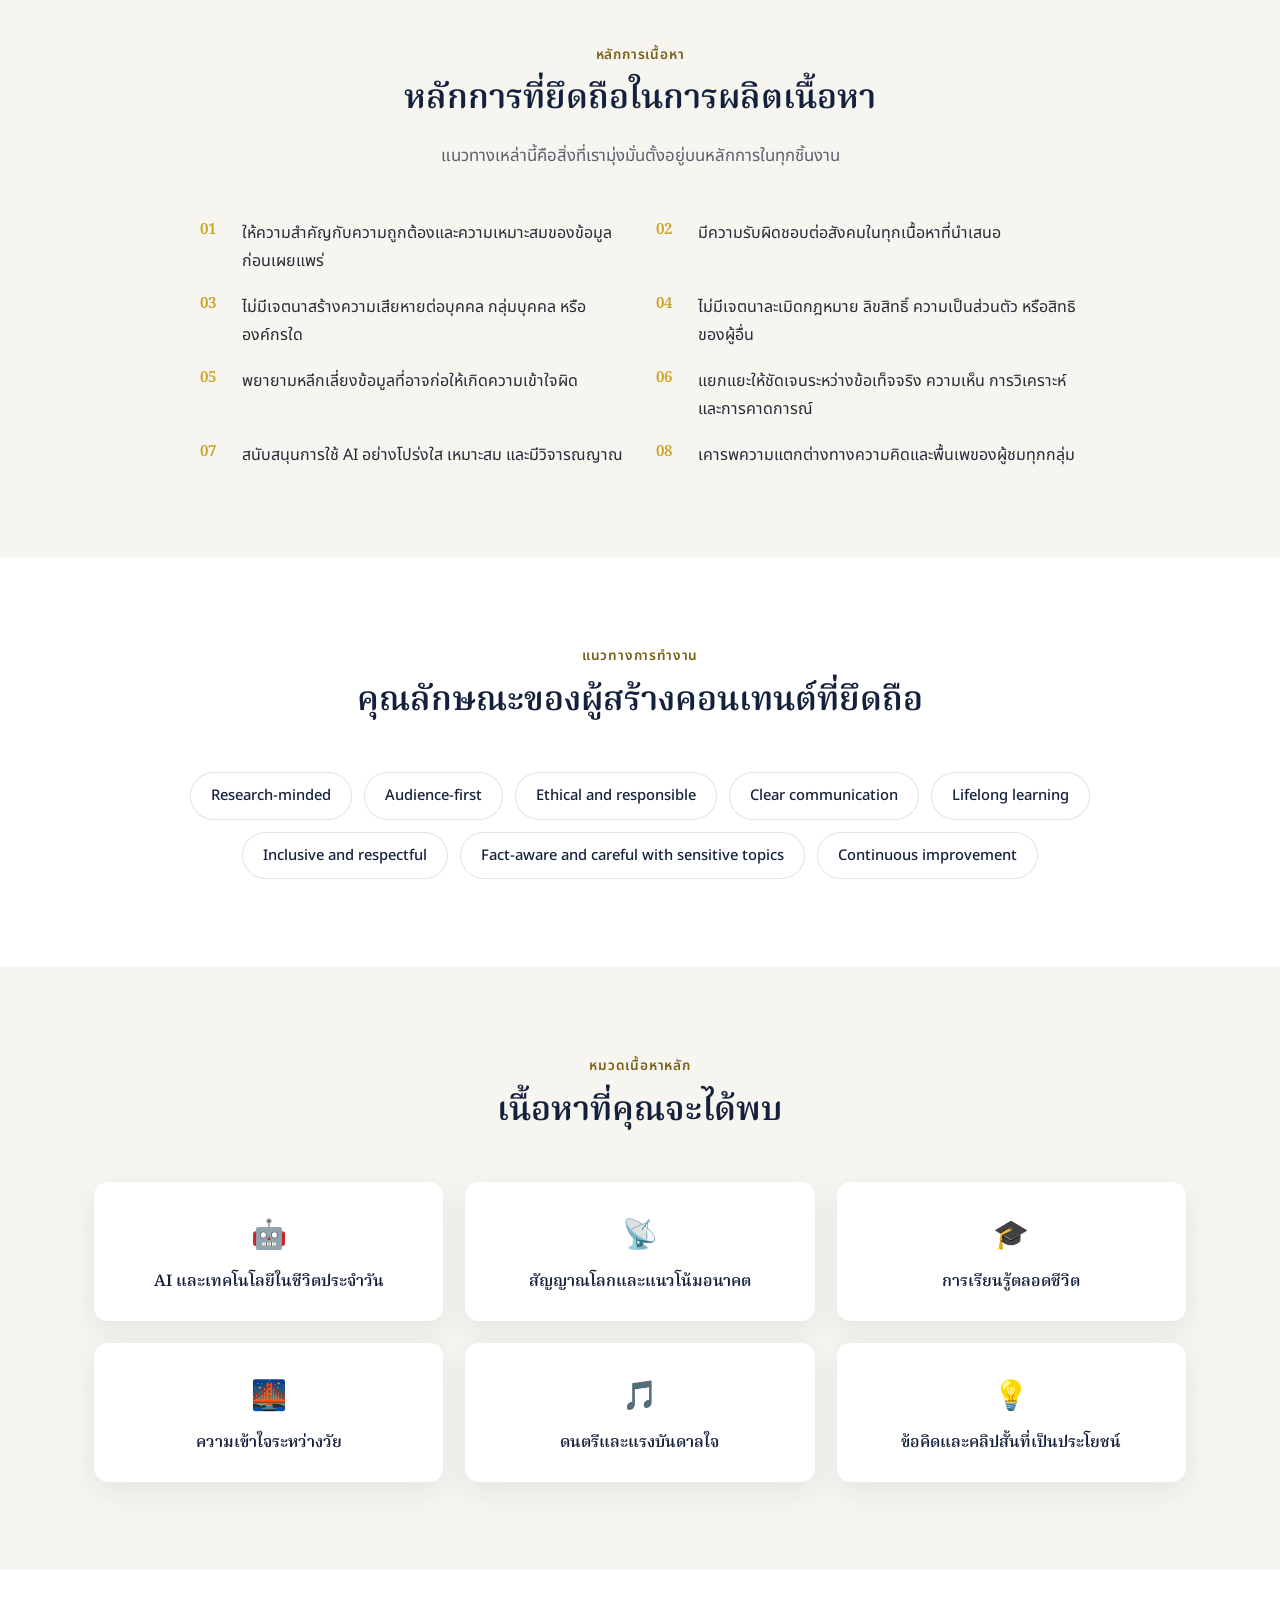
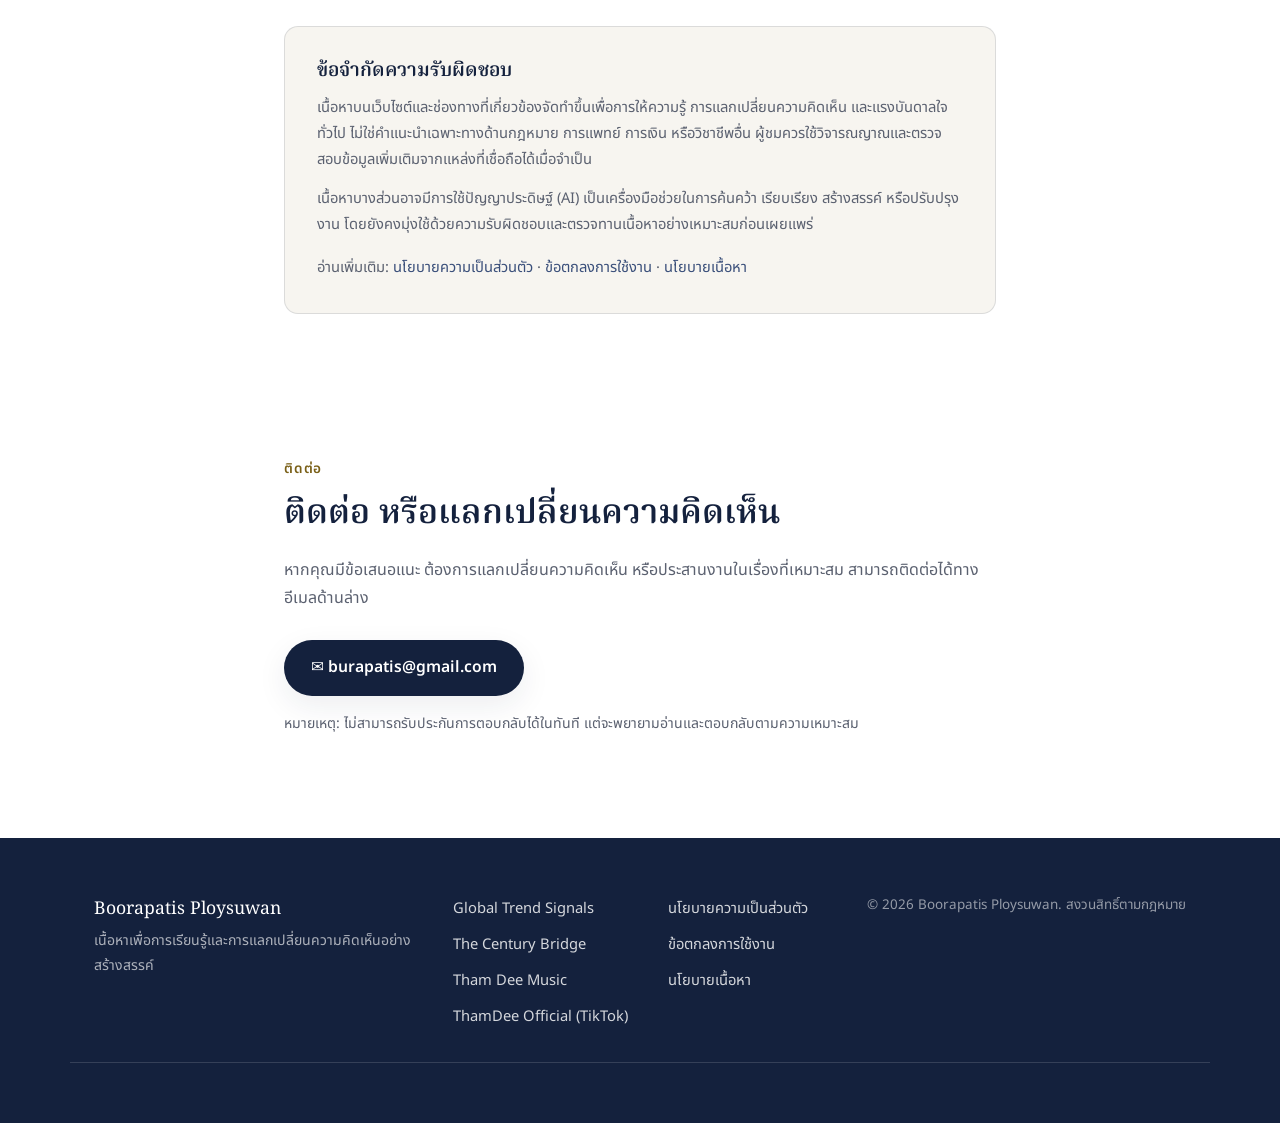
==== commit 7e80868b: "Prepare site for GitHub Pages deployment. Update SEO metadata and sitemap to burapatis.github.io/web" ====
--- a/index.html
+++ b/index.html
@@ -5,29 +5,34 @@
   <meta name="viewport" content="width=device-width, initial-scale=1.0" />
 
   <!-- ===== SEO: Title & Description ===== -->
-  <title>Boorapatis Ploysuwan | สื่อความรู้และความคิดสร้างสรรค์เพื่อสังคมไทย</title>
-  <meta name="description" content="เว็บไซต์ส่วนตัวของ Boorapatis Ploysuwan ผู้สร้างคอนเทนต์ความรู้ภาษาไทย รวมช่อง Global Trend Signals, The Century Bridge, Tham Dee Music และ TikTok ThamDee Official เพื่อการเรียนรู้ตลอดชีวิต ความเข้าใจโลก เทคโนโลยี และแรงบันดาลใจในชีวิตประจำวัน" />
+  <title>Boorapatis Ploysuwan | สื่อความรู้และคอนเทนต์เพื่อสังคมไทย</title>
+  <meta name="description" content="เว็บไซต์ส่วนตัวของ Boorapatis Ploysuwan รวมช่อง YouTube และ TikTok ด้านความรู้ แนวโน้มโลก เทคโนโลยี การเรียนรู้ตลอดชีวิต และดนตรี เพื่อสังคมไทย" />
   <meta name="author" content="Boorapatis Ploysuwan" />
   <meta name="robots" content="index, follow" />
-  <link rel="canonical" href="https://example.com/" />
+  <link rel="canonical" href="https://burapatis.github.io/website-2/" />
 
   <!-- ===== Open Graph ===== -->
   <meta property="og:type" content="website" />
-  <meta property="og:title" content="Boorapatis Ploysuwan | สื่อความรู้และความคิดสร้างสรรค์เพื่อสังคมไทย" />
+  <meta property="og:title" content="Boorapatis Ploysuwan | สื่อความรู้และคอนเทนต์เพื่อสังคมไทย" />
   <meta property="og:description" content="รวมช่อง YouTube และ TikTok ด้านความรู้ แนวโน้มโลก เทคโนโลยี การเรียนรู้ตลอดชีวิต และดนตรีสร้างสรรค์ เพื่อสังคมไทย" />
-  <meta property="og:url" content="https://example.com/" />
+  <meta property="og:url" content="https://burapatis.github.io/website-2/" />
   <meta property="og:site_name" content="Boorapatis Ploysuwan" />
   <meta property="og:locale" content="th_TH" />
-  <meta property="og:image" content="https://example.com/assets/og-cover.jpg" />
+  <meta property="og:image" content="https://burapatis.github.io/website-2/assets/og-cover.jpg" />
 
   <!-- ===== Twitter Card ===== -->
   <meta name="twitter:card" content="summary_large_image" />
-  <meta name="twitter:title" content="Boorapatis Ploysuwan | สื่อความรู้และความคิดสร้างสรรค์เพื่อสังคมไทย" />
+  <meta name="twitter:title" content="Boorapatis Ploysuwan | สื่อความรู้และคอนเทนต์เพื่อสังคมไทย" />
   <meta name="twitter:description" content="รวมช่อง YouTube และ TikTok ด้านความรู้ แนวโน้มโลก เทคโนโลยี การเรียนรู้ตลอดชีวิต และดนตรีสร้างสรรค์" />
-  <meta name="twitter:image" content="https://example.com/assets/og-cover.jpg" />
-
-  <!-- ===== Favicon (placeholder SVG, replace with real logo later) ===== -->
+  <meta name="twitter:image" content="https://burapatis.github.io/website-2/assets/og-cover.jpg" />
+
+  <!-- ===== Favicon & Web App Manifest ===== -->
   <link rel="icon" type="image/svg+xml" href="assets/favicon.svg" />
+  <link rel="icon" type="image/png" sizes="32x32" href="assets/favicon-32x32.png" />
+  <link rel="icon" type="image/png" sizes="16x16" href="assets/favicon-16x16.png" />
+  <link rel="apple-touch-icon" sizes="180x180" href="assets/apple-touch-icon.png" />
+  <link rel="manifest" href="site.webmanifest" />
+  <meta name="theme-color" content="#14213D" />
 
   <!-- ===== Fonts: Noto Serif Thai (display) + Noto Sans Thai (body) ===== -->
   <link rel="preconnect" href="https://fonts.googleapis.com" />
@@ -44,7 +49,7 @@
       {
         "@type": "Person",
         "name": "Boorapatis Ploysuwan",
-        "url": "https://example.com/",
+        "url": "https://burapatis.github.io/website-2/",
         "email": "mailto:burapatis@gmail.com",
         "sameAs": [
           "https://www.youtube.com/@globaltrendsignals",
@@ -56,7 +61,7 @@
       {
         "@type": "WebSite",
         "name": "Boorapatis Ploysuwan",
-        "url": "https://example.com/",
+        "url": "https://burapatis.github.io/website-2/",
         "inLanguage": "th",
         "description": "พื้นที่รวมช่องทางความรู้ แนวคิด และสื่อสร้างสรรค์ เพื่อช่วยให้คนไทยเข้าใจโลก เข้าใจเทคโนโลยี เข้าใจชีวิต และใช้การเรียนรู้เพื่อพัฒนาตนเองอย่างเหมาะสม"
       }
--- a/styles.css
+++ b/styles.css
@@ -9,6 +9,7 @@
   --color-ink: #14213D;        /* navy หลัก: header, ข้อความเข้ม */
   --color-indigo: #3A4F7A;     /* รอง: ลิงก์, accent */
   --color-gold: #C9A227;       /* CTA / ไฮไลต์ */
+  --color-gold-text: #7A6018;  /* eyebrow บนพื้นอ่อน — ผ่าน WCAG AA */
   --color-paper: #F7F5F0;      /* พื้นหลังโทนอุ่น */
   --color-white: #FFFFFF;
   --color-text: #262B36;
@@ -81,7 +82,7 @@
   font-size: 0.85rem;
   font-weight: 600;
   letter-spacing: 0.06em;
-  color: var(--color-gold);
+  color: var(--color-gold-text);
   text-transform: uppercase;
   margin: 0 0 0.8em;
 }
@@ -287,6 +288,9 @@
 
 @media (prefers-reduced-motion: reduce) {
   .signal-dot animateMotion { display: none; }
+  .btn:hover,
+  .channel-card:hover,
+  .pillar-card:hover { transform: none; }
 }
 
 /* ---------------------------------------------------------
@@ -323,7 +327,7 @@
   font-weight: 600;
   letter-spacing: 0.04em;
   text-transform: uppercase;
-  color: var(--accent);
+  color: color-mix(in srgb, var(--accent) 55%, var(--color-ink));
   margin-bottom: 6px;
 }
 .channel-card h3 { margin-bottom: 0.5em; }
@@ -463,6 +467,10 @@
 .footer-links { list-style: none; display: flex; flex-direction: column; gap: 8px; }
 .footer-links a { color: rgba(255, 255, 255, 0.82); font-size: 0.92rem; }
 .footer-links a:hover { color: var(--color-gold); }
+.footer-links a:focus-visible {
+  outline-color: var(--color-gold);
+  color: var(--color-white);
+}
 .footer-copy { font-size: 0.84rem; color: rgba(255, 255, 255, 0.55); text-align: center; margin: 0; }
 
 /* ---------------------------------------------------------
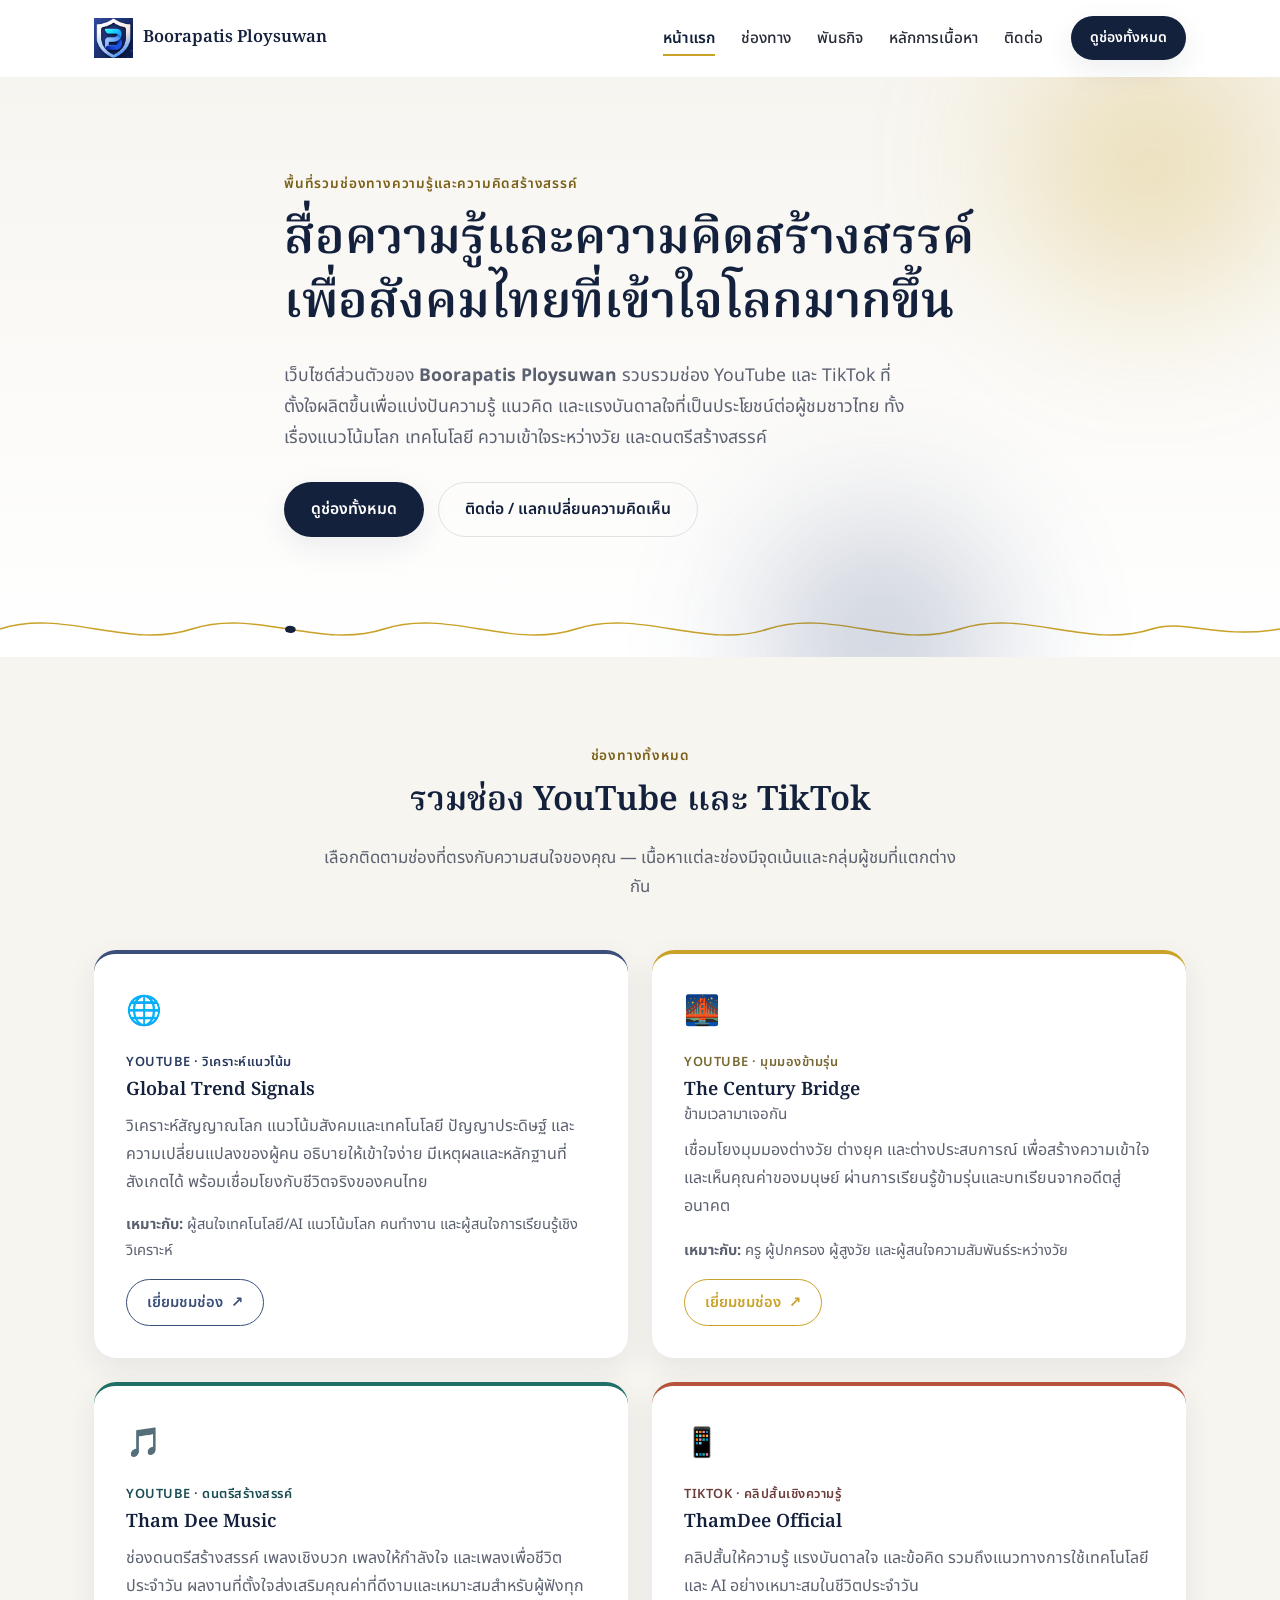
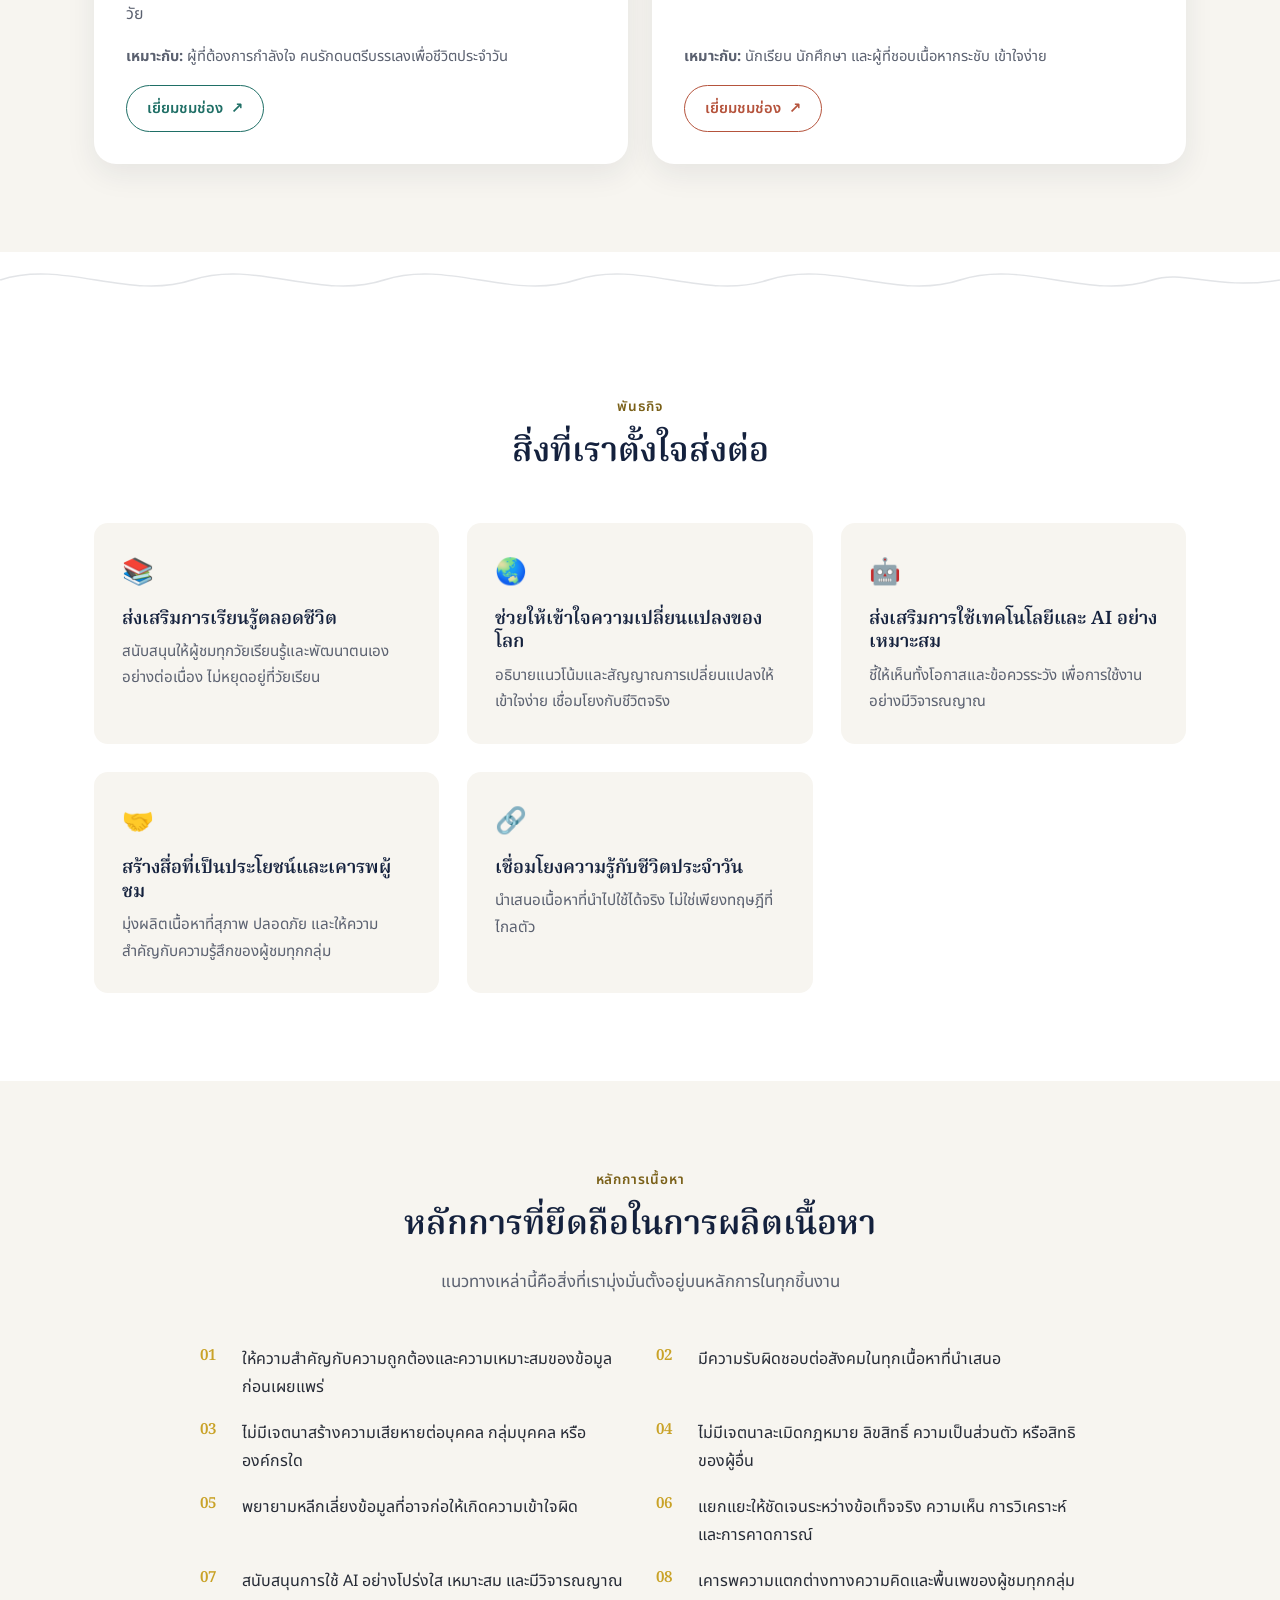
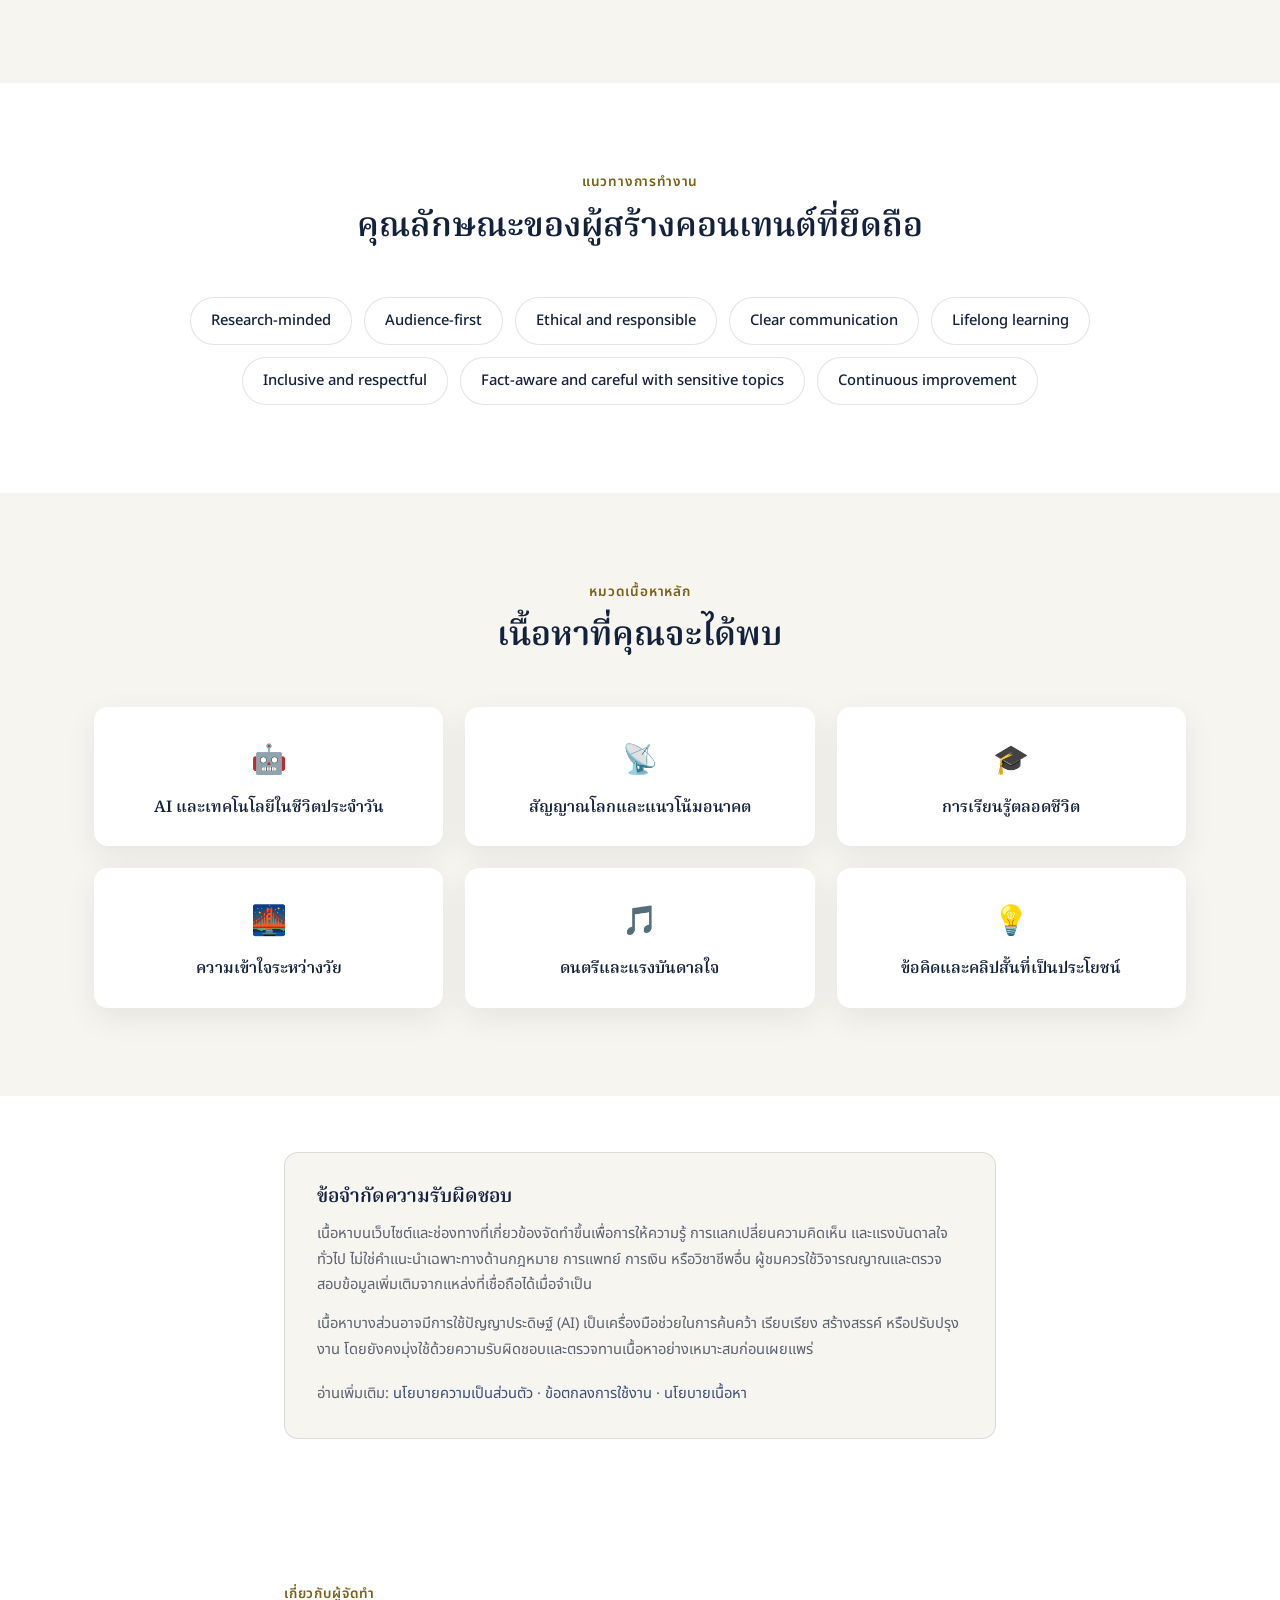
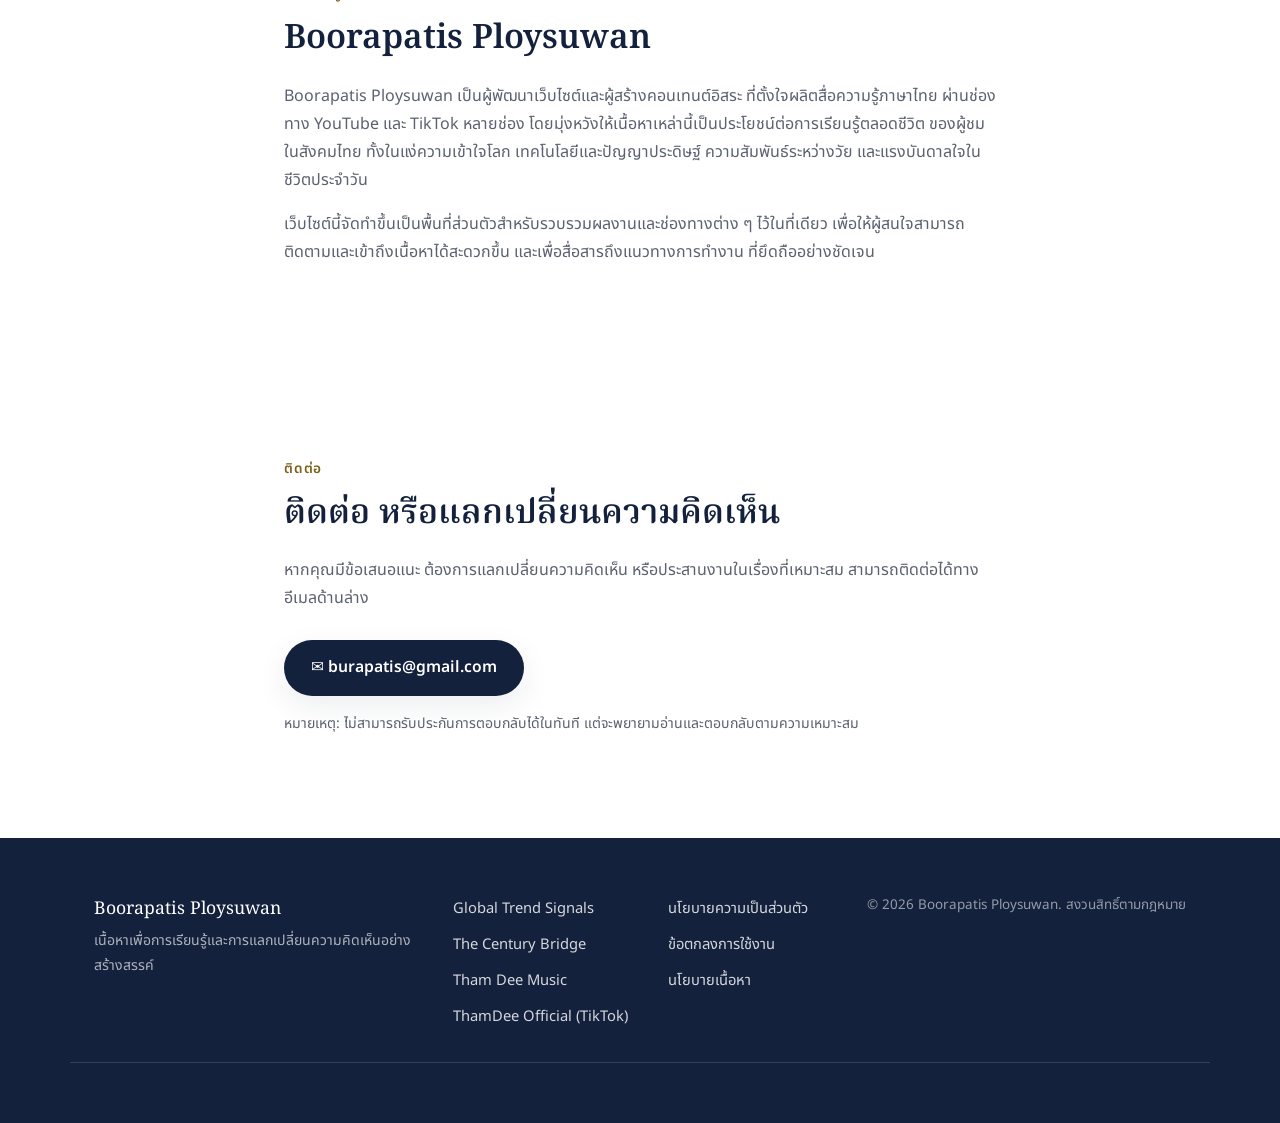
==== commit ad899602: "Update site branding and reorder the About section. Replace the placeholder header logo with the off" ====
--- a/index.html
+++ b/index.html
@@ -27,7 +27,6 @@
   <meta name="twitter:image" content="https://burapatis.github.io/website-2/assets/og-cover.jpg" />
 
   <!-- ===== Favicon & Web App Manifest ===== -->
-  <link rel="icon" type="image/svg+xml" href="assets/favicon.svg" />
   <link rel="icon" type="image/png" sizes="32x32" href="assets/favicon-32x32.png" />
   <link rel="icon" type="image/png" sizes="16x16" href="assets/favicon-16x16.png" />
   <link rel="apple-touch-icon" sizes="180x180" href="assets/apple-touch-icon.png" />
@@ -78,10 +77,7 @@
     <div class="header-inner container">
       <a href="#top" class="logo" aria-label="Boorapatis Ploysuwan, หน้าแรก">
         <span class="logo-mark" aria-hidden="true">
-          <svg viewBox="0 0 32 32" width="32" height="32" fill="none" xmlns="http://www.w3.org/2000/svg">
-            <circle cx="16" cy="16" r="15" stroke="currentColor" stroke-width="1.4"/>
-            <path d="M5 18c2.5-3 4.5-3 6 0s4.5 3 6 0 4.5-3 6 0 4.5 3 6 0" stroke="currentColor" stroke-width="1.6" stroke-linecap="round" fill="none"/>
-          </svg>
+          <img src="assets/logo.png" alt="" width="39" height="40" />
         </span>
         <span class="logo-text">Boorapatis&nbsp;Ploysuwan</span>
       </a>
@@ -135,25 +131,6 @@
             </animateMotion>
           </circle>
         </svg>
-      </div>
-    </section>
-
-    <!-- ===================== ABOUT ===================== -->
-    <section class="section about" id="about">
-      <div class="container narrow reveal">
-        <p class="eyebrow">เกี่ยวกับผู้จัดทำ</p>
-        <h2>Boorapatis Ploysuwan</h2>
-        <p>
-          Boorapatis Ploysuwan เป็นผู้พัฒนาเว็บไซต์และผู้สร้างคอนเทนต์อิสระ ที่ตั้งใจผลิตสื่อความรู้ภาษาไทย
-          ผ่านช่องทาง YouTube และ TikTok หลายช่อง โดยมุ่งหวังให้เนื้อหาเหล่านี้เป็นประโยชน์ต่อการเรียนรู้ตลอดชีวิต
-          ของผู้ชมในสังคมไทย ทั้งในแง่ความเข้าใจโลก เทคโนโลยีและปัญญาประดิษฐ์ ความสัมพันธ์ระหว่างวัย
-          และแรงบันดาลใจในชีวิตประจำวัน
-        </p>
-        <p>
-          เว็บไซต์นี้จัดทำขึ้นเป็นพื้นที่ส่วนตัวสำหรับรวบรวมผลงานและช่องทางต่าง ๆ ไว้ในที่เดียว
-          เพื่อให้ผู้สนใจสามารถติดตามและเข้าถึงเนื้อหาได้สะดวกขึ้น และเพื่อสื่อสารถึงแนวทางการทำงาน
-          ที่ยึดถืออย่างชัดเจน
-        </p>
       </div>
     </section>
 
@@ -379,6 +356,25 @@
       </div>
     </section>
 
+    <!-- ===================== ABOUT ===================== -->
+    <section class="section about" id="about">
+      <div class="container narrow reveal">
+        <p class="eyebrow">เกี่ยวกับผู้จัดทำ</p>
+        <h2>Boorapatis Ploysuwan</h2>
+        <p>
+          Boorapatis Ploysuwan เป็นผู้พัฒนาเว็บไซต์และผู้สร้างคอนเทนต์อิสระ ที่ตั้งใจผลิตสื่อความรู้ภาษาไทย
+          ผ่านช่องทาง YouTube และ TikTok หลายช่อง โดยมุ่งหวังให้เนื้อหาเหล่านี้เป็นประโยชน์ต่อการเรียนรู้ตลอดชีวิต
+          ของผู้ชมในสังคมไทย ทั้งในแง่ความเข้าใจโลก เทคโนโลยีและปัญญาประดิษฐ์ ความสัมพันธ์ระหว่างวัย
+          และแรงบันดาลใจในชีวิตประจำวัน
+        </p>
+        <p>
+          เว็บไซต์นี้จัดทำขึ้นเป็นพื้นที่ส่วนตัวสำหรับรวบรวมผลงานและช่องทางต่าง ๆ ไว้ในที่เดียว
+          เพื่อให้ผู้สนใจสามารถติดตามและเข้าถึงเนื้อหาได้สะดวกขึ้น และเพื่อสื่อสารถึงแนวทางการทำงาน
+          ที่ยึดถืออย่างชัดเจน
+        </p>
+      </div>
+    </section>
+
     <!-- ===================== CONTACT ===================== -->
     <section class="section contact" id="contact">
       <div class="container narrow reveal">
--- a/styles.css
+++ b/styles.css
@@ -183,7 +183,15 @@
   gap: 10px;
   color: var(--color-ink);
 }
-.logo-mark { color: var(--color-gold); }
+.logo-mark {
+  flex-shrink: 0;
+  line-height: 0;
+}
+.logo-mark img {
+  display: block;
+  width: auto;
+  height: 40px;
+}
 .logo-text {
   font-family: var(--font-display);
   font-weight: 600;
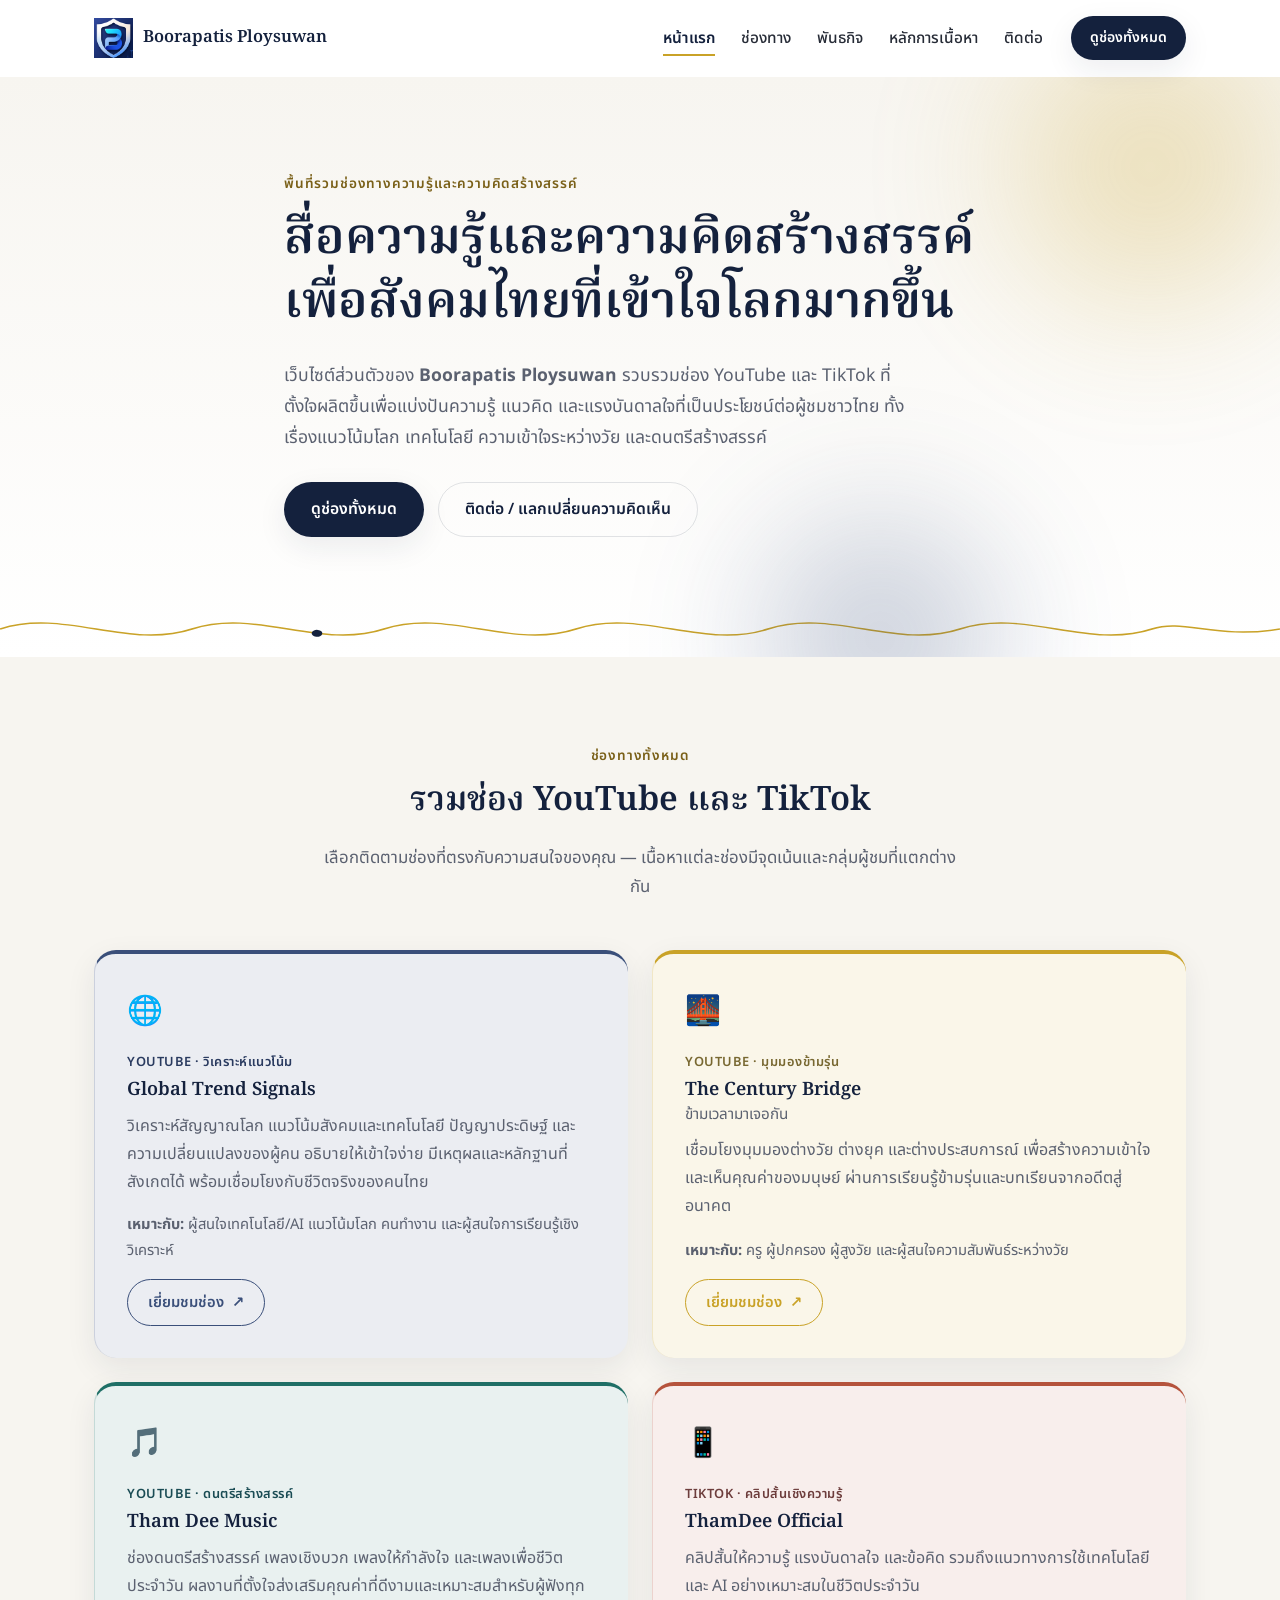
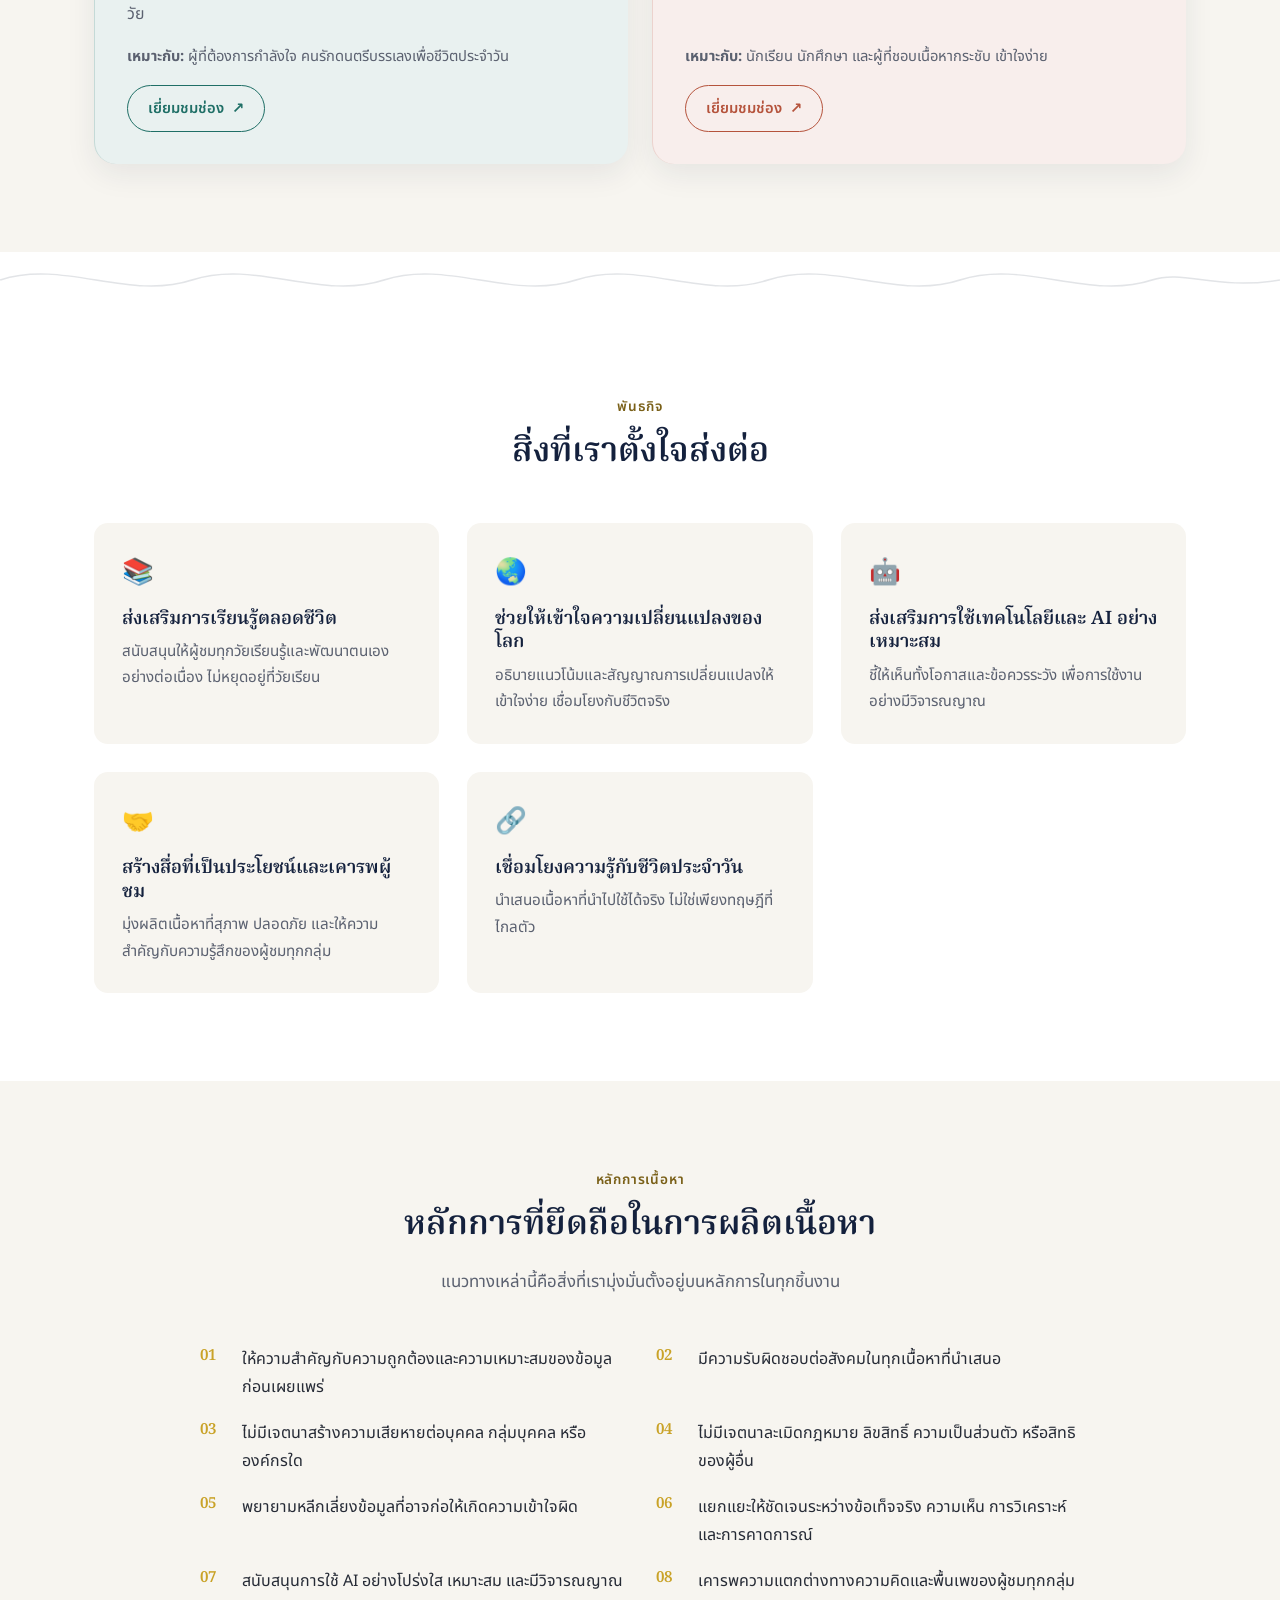
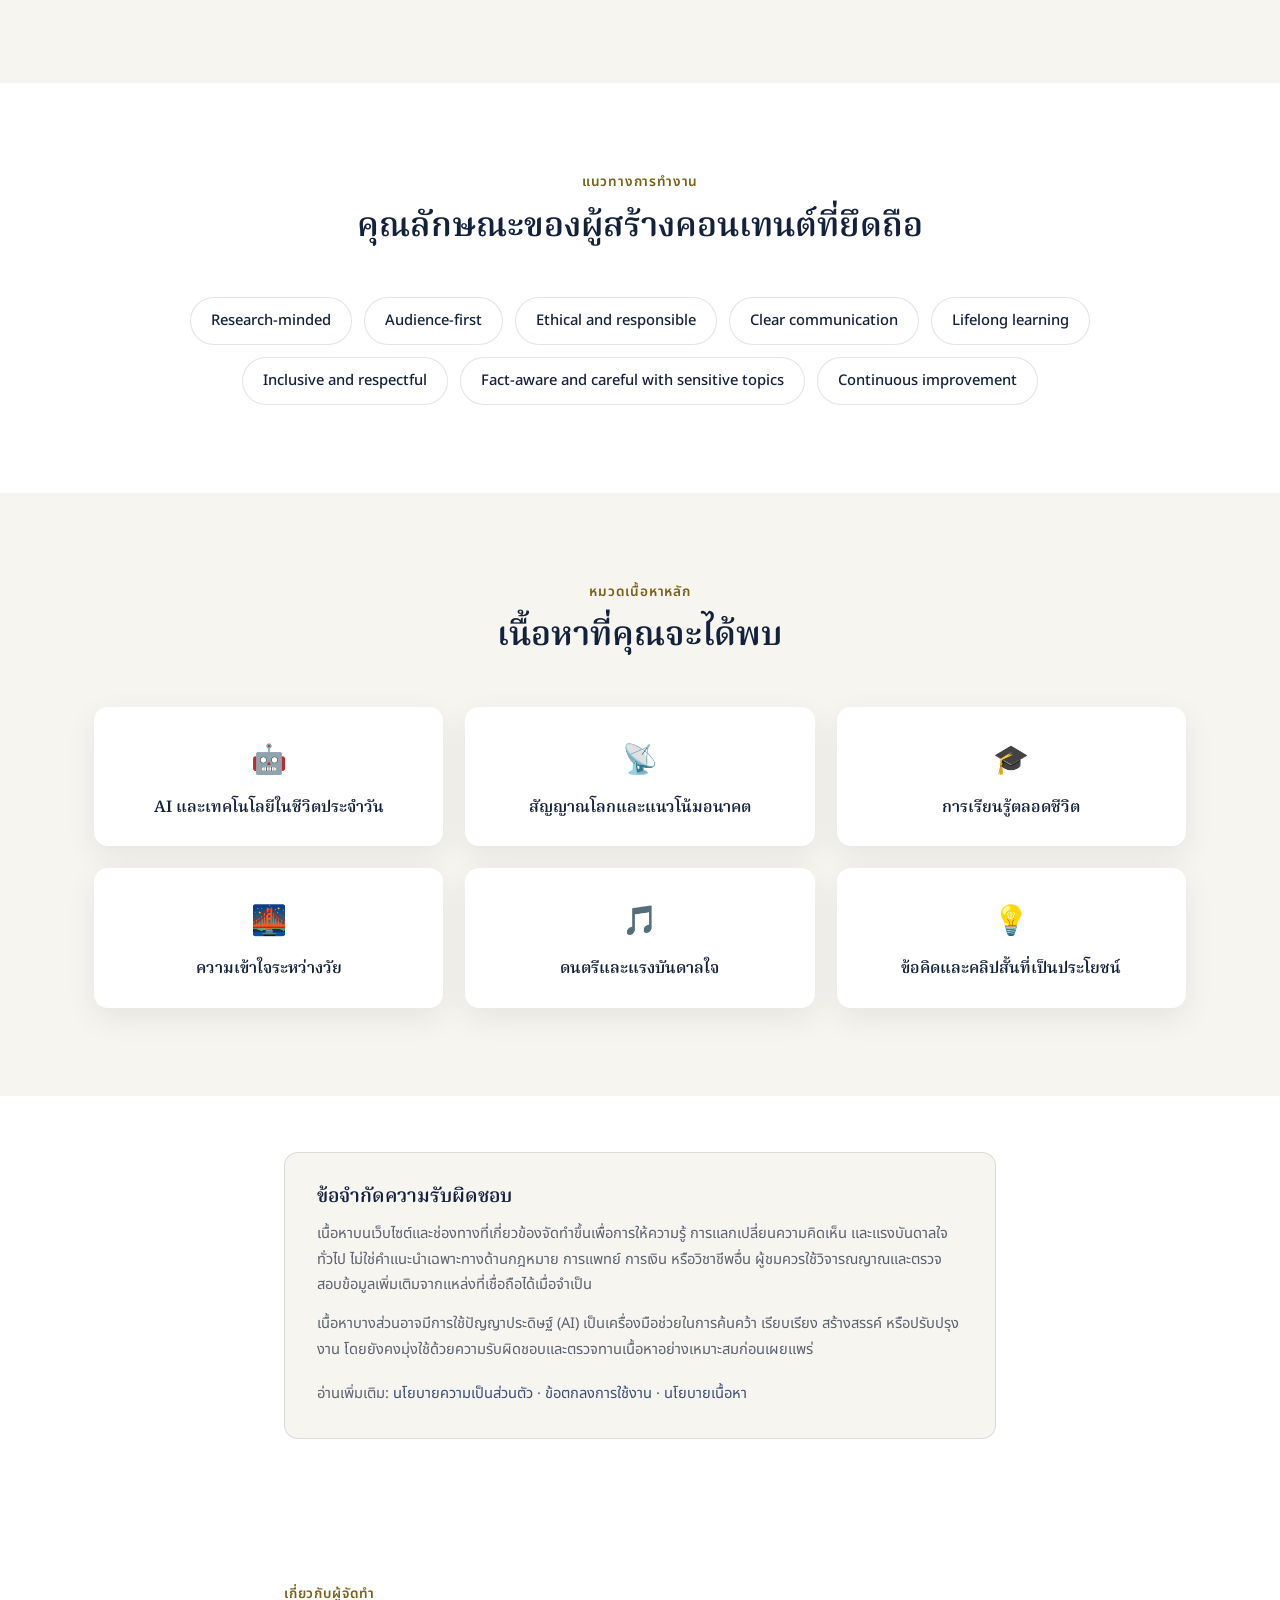
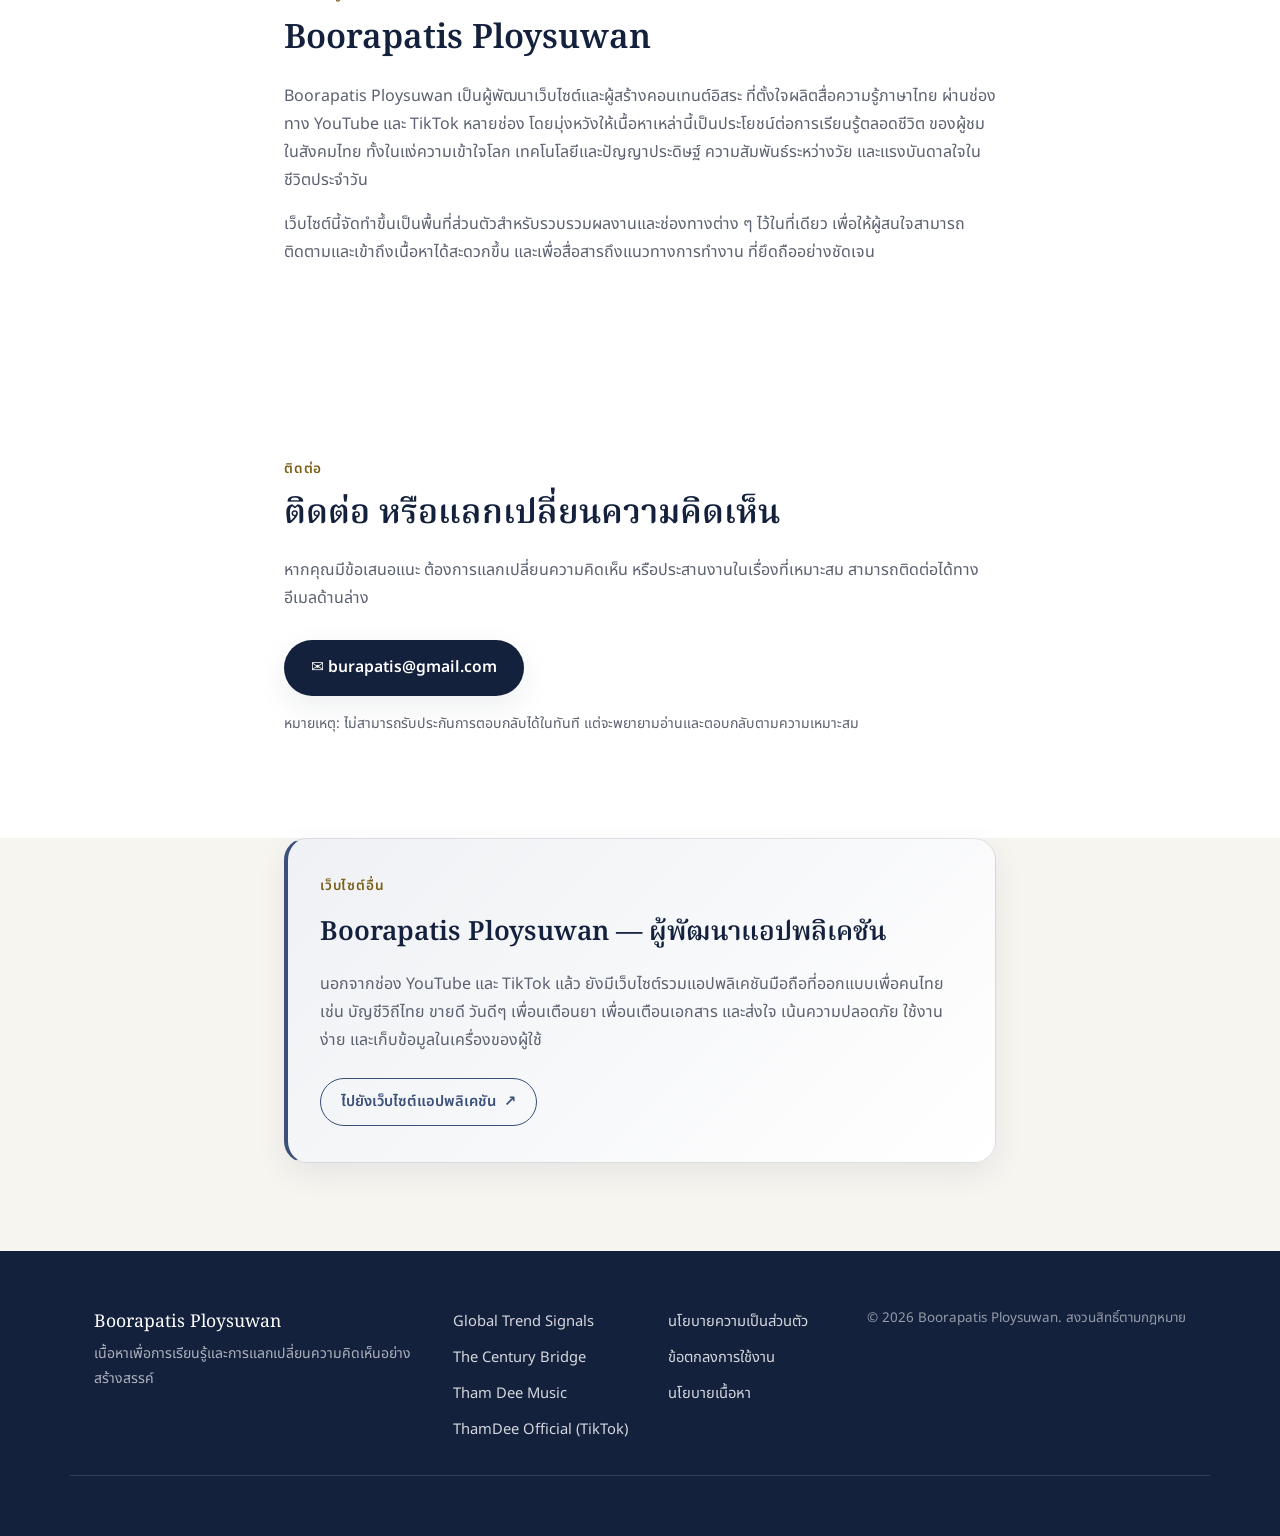
==== commit e9814e31: "Improve policy TOC, channel cards, and add app site promo. Remove duplicate numbering in legal page " ====
--- a/index.html
+++ b/index.html
@@ -391,6 +391,24 @@
       </div>
     </section>
 
+    <!-- ===================== APP DEVELOPER SITE ===================== -->
+    <section class="section app-promo" id="apps">
+      <div class="container narrow reveal">
+        <article class="promo-card">
+          <p class="eyebrow">เว็บไซต์อื่น</p>
+          <h2>Boorapatis Ploysuwan — ผู้พัฒนาแอปพลิเคชัน</h2>
+          <p>
+            นอกจากช่อง YouTube และ TikTok แล้ว ยังมีเว็บไซต์รวมแอปพลิเคชันมือถือที่ออกแบบเพื่อคนไทย
+            เช่น บัญชีวิถีไทย ขายดี วันดีๆ เพื่อนเตือนยา เพื่อนเตือนเอกสาร และส่งใจ
+            เน้นความปลอดภัย ใช้งานง่าย และเก็บข้อมูลในเครื่องของผู้ใช้
+          </p>
+          <a href="https://burapatis.github.io/app/index.html" class="btn btn-outline" target="_blank" rel="noopener noreferrer">
+            ไปยังเว็บไซต์แอปพลิเคชัน <span aria-hidden="true">↗</span>
+          </a>
+        </article>
+      </div>
+    </section>
+
   </main>
 
   <!-- ===================== FOOTER ===================== -->
--- a/styles.css
+++ b/styles.css
@@ -298,7 +298,8 @@
   .signal-dot animateMotion { display: none; }
   .btn:hover,
   .channel-card:hover,
-  .pillar-card:hover { transform: none; }
+  .pillar-card:hover,
+  .promo-card:hover { transform: none; }
 }
 
 /* ---------------------------------------------------------
@@ -318,16 +319,21 @@
 }
 
 .channel-card {
-  background: var(--color-white);
+  background: color-mix(in srgb, var(--accent) 10%, var(--color-white));
   border-radius: var(--radius-lg);
   padding: 32px;
   border-top: 4px solid var(--accent);
+  border-left: 1px solid color-mix(in srgb, var(--accent) 18%, transparent);
   box-shadow: var(--shadow-soft);
-  transition: transform var(--transition), box-shadow var(--transition);
+  transition: transform var(--transition), box-shadow var(--transition), background var(--transition);
   display: flex;
   flex-direction: column;
 }
-.channel-card:hover { transform: translateY(-4px); box-shadow: var(--shadow-hover); }
+.channel-card:hover {
+  transform: translateY(-4px);
+  box-shadow: var(--shadow-hover);
+  background: color-mix(in srgb, var(--accent) 14%, var(--color-white));
+}
 
 .channel-icon { font-size: 1.8rem; margin-bottom: 14px; }
 .channel-type {
@@ -452,6 +458,25 @@
 .contact { background: var(--color-white); text-align: left; }
 .contact-email { margin: 12px 0 16px; }
 .contact-note { font-size: 0.88rem; color: var(--color-text-soft); }
+
+/* ---------------------------------------------------------
+   Promo card (linked site)
+   --------------------------------------------------------- */
+.app-promo { background: var(--color-paper); padding-top: 0; }
+.promo-card {
+  background: linear-gradient(135deg, color-mix(in srgb, var(--color-indigo) 8%, var(--color-white)) 0%, var(--color-white) 100%);
+  border: 1px solid var(--color-border);
+  border-left: 4px solid var(--color-indigo);
+  border-radius: var(--radius-lg);
+  padding: 36px 32px;
+  box-shadow: var(--shadow-soft);
+  transition: transform var(--transition), box-shadow var(--transition);
+}
+.promo-card:hover { transform: translateY(-3px); box-shadow: var(--shadow-hover); }
+.promo-card h2 { font-size: clamp(1.25rem, 2.4vw, 1.65rem); margin-bottom: 0.75em; }
+.promo-card p { margin-bottom: 1.25em; }
+.promo-card .btn { margin-top: 4px; }
+.promo-card .btn-outline { --accent: var(--color-indigo); }
 
 /* ---------------------------------------------------------
    Footer
